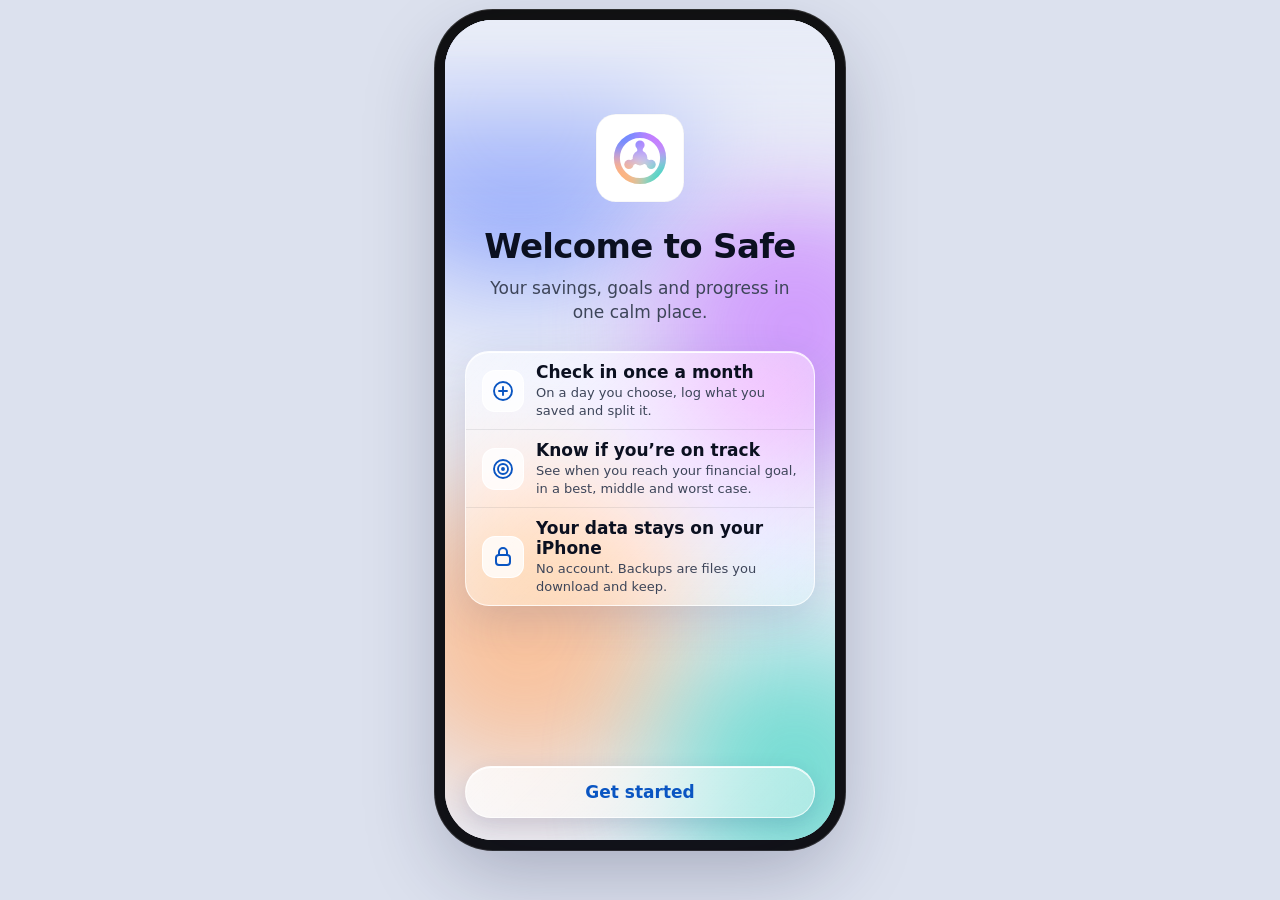
==== index.html @ 4b3eac2a "Restore service worker (was emptied by a script in v1.2.2): offline cache, updates bypass the 10-min" ====
<!doctype html>
<html lang="en">
<head>
<meta charset="utf-8">
<meta name="viewport" content="width=device-width, initial-scale=1, viewport-fit=cover">
<title>Safe</title>
<meta name="description" content="Safe: a private savings and investing tracker. Your data stays on your device.">
<meta name="theme-color" content="#E8ECF7" media="(prefers-color-scheme: light)">
<meta name="theme-color" content="#05060F" media="(prefers-color-scheme: dark)">
<meta name="apple-mobile-web-app-capable" content="yes">
<meta name="mobile-web-app-capable" content="yes">
<meta name="apple-mobile-web-app-title" content="Safe">
<meta name="apple-mobile-web-app-status-bar-style" content="default">
<meta name="format-detection" content="telephone=no">
<link rel="manifest" href="manifest.webmanifest">
<link rel="icon" href="icons/icon-192-v2.png" type="image/png">
<link rel="apple-touch-icon" href="icons/apple-touch-icon-v2.png">
<link rel="stylesheet" href="app.css">
</head>
<body>
<div class="frame" id="frame">
  <div class="wall" aria-hidden="true">
    <div class="orb" style="left:-90px;top:-70px;width:330px;height:330px;background:var(--o1)"></div>
    <div class="orb" style="left:210px;top:170px;width:280px;height:280px;background:var(--o2)"></div>
    <div class="orb" style="left:-70px;top:460px;width:300px;height:300px;background:var(--o3)"></div>
    <div class="orb" style="left:220px;top:620px;width:260px;height:260px;background:var(--o4)"></div>
    <div class="topfade"></div>
  </div>
  <main class="screen" id="screen"></main>
  <div class="topedge" aria-hidden="true"></div>
  <nav class="tabs glass" id="tabs" aria-label="Main"></nav>
  <div id="demotag" class="demotag" hidden></div>
  <div id="layer"></div>
</div>
<noscript><p style="padding:24px">Safe needs JavaScript to run.</p></noscript>
<script src="store.js"></script>
<script src="app.js"></script>
<script>
if("serviceWorker" in navigator){window.addEventListener("load",()=>{navigator.serviceWorker.register("sw.js",{updateViaCache:"none"}).catch(()=>{});});}
</script>
</body>
</html>
---- app.css ----
/* Layout: one iPhone-sized app frame (full screen on phones), glass cards over a blurred colour wallpaper, floating glass tab bar, sheets and overlays inside the frame. */
:root{
  --page:#DCE1EE; --bg:#E8ECF7; --ink:#0B1020; --muted:#3D4559; --soft:#5A6070;
  --line:rgba(11,16,32,.08); --track:rgba(11,16,32,.1);
  --g1:rgba(255,255,255,.62); --g2:rgba(255,255,255,.26); --gb:rgba(255,255,255,.72); --ghi:rgba(255,255,255,.95); --gsh:rgba(40,50,120,.16);
  --btn1:rgba(255,255,255,.78); --btn2:rgba(255,255,255,.36);
  --accent:#0A55C2; --bar:#0B1020;
  --o1:#6E8BFF; --o2:#C77DFF; --o3:#FFB27A; --o4:#46D6C4; --oop:.72;
  --sheet:rgba(244,246,252,.94); --field:rgba(255,255,255,.78); --fieldb:rgba(255,255,255,.95);
  --good:#11603A; --goodbg:rgba(36,170,100,.16); --goodline:#1E9E55;
  --warn:#8A4B00; --warnbg:rgba(224,134,0,.16);
  --bad:#B4232F; --badbg:rgba(217,45,58,.1); --badbar:#D92D3A;
  --cash:#2F7DF6; --stocks:#8E4FD8; --prop:#E08600; --hol:#14A3A0;
  --tabon:rgba(255,255,255,.82); --scrim:rgba(20,24,48,.3); --switch:#34C759;
  --font:-apple-system,"SF Pro Text","SF Pro Display",system-ui,"Segoe UI",Roboto,"Helvetica Neue",Arial,sans-serif;
}
@media (prefers-color-scheme: dark){:root:not([data-theme="light"]){
  --page:#0A0B14; --bg:#05060F; --ink:#FFFFFF; --muted:rgba(235,235,245,.74); --soft:rgba(235,235,245,.6);
  --line:rgba(255,255,255,.1); --track:rgba(255,255,255,.14);
  --g1:rgba(255,255,255,.16); --g2:rgba(255,255,255,.05); --gb:rgba(255,255,255,.2); --ghi:rgba(255,255,255,.3); --gsh:rgba(0,0,0,.45);
  --btn1:rgba(255,255,255,.2); --btn2:rgba(255,255,255,.07);
  --accent:#8EC0FF; --bar:#FFFFFF;
  --o1:#2A4BFF; --o2:#8A2BE2; --o3:#FF6A3D; --o4:#00C2A8; --oop:.6;
  --sheet:rgba(26,28,42,.94); --field:rgba(255,255,255,.08); --fieldb:rgba(255,255,255,.14);
  --good:#6BEA9C; --goodbg:rgba(52,199,89,.18); --goodline:#3DD16B;
  --warn:#FFC266; --warnbg:rgba(255,168,38,.18);
  --bad:#FF8A93; --badbg:rgba(255,80,90,.16); --badbar:#FF5A64;
  --cash:#6AA2FF; --stocks:#C08BFF; --prop:#FFB23F; --hol:#33D3C9;
  --tabon:rgba(255,255,255,.2); --scrim:rgba(0,0,0,.5); color-scheme:dark;
}}
:root[data-theme="dark"]{
  --page:#0A0B14; --bg:#05060F; --ink:#FFFFFF; --muted:rgba(235,235,245,.74); --soft:rgba(235,235,245,.6);
  --line:rgba(255,255,255,.1); --track:rgba(255,255,255,.14);
  --g1:rgba(255,255,255,.16); --g2:rgba(255,255,255,.05); --gb:rgba(255,255,255,.2); --ghi:rgba(255,255,255,.3); --gsh:rgba(0,0,0,.45);
  --btn1:rgba(255,255,255,.2); --btn2:rgba(255,255,255,.07);
  --accent:#8EC0FF; --bar:#FFFFFF;
  --o1:#2A4BFF; --o2:#8A2BE2; --o3:#FF6A3D; --o4:#00C2A8; --oop:.6;
  --sheet:rgba(26,28,42,.94); --field:rgba(255,255,255,.08); --fieldb:rgba(255,255,255,.14);
  --good:#6BEA9C; --goodbg:rgba(52,199,89,.18); --goodline:#3DD16B;
  --warn:#FFC266; --warnbg:rgba(255,168,38,.18);
  --bad:#FF8A93; --badbg:rgba(255,80,90,.16); --badbar:#FF5A64;
  --cash:#6AA2FF; --stocks:#C08BFF; --prop:#FFB23F; --hol:#33D3C9;
  --tabon:rgba(255,255,255,.2); --scrim:rgba(0,0,0,.5); color-scheme:dark;
}
html,body{height:100%;margin:0}
body{background:var(--page);color:var(--ink);font-family:var(--font);-webkit-font-smoothing:antialiased;padding-inline:16px;padding-block:20px;box-sizing:border-box;display:flex;flex-direction:column;align-items:center;gap:12px}
.caption{font-size:13px;color:var(--muted);text-align:center}
.frame{position:relative;width:390px;max-width:100%;height:844px;max-height:calc(100% - 40px);min-height:600px;border-radius:48px;overflow:hidden;background:var(--bg);box-shadow:0 30px 80px rgba(20,24,60,.28),0 0 0 10px #111,0 0 0 11px #333;flex:none}
@media (max-width:500px){
  body{padding-inline:0;padding-block:0}
  .caption{display:none}
  .frame{width:100%;height:100%;max-height:none;min-height:0;border-radius:0;box-shadow:none}
}
button,input{font:inherit;color:inherit}
button{cursor:pointer}
:focus-visible{outline:2px solid var(--accent);outline-offset:2px}
.wall{position:absolute;inset:0;pointer-events:none}
.orb{position:absolute;border-radius:50%;filter:blur(60px);opacity:var(--oop)}
.screen{position:absolute;inset:0;overflow-y:auto;-webkit-overflow-scrolling:touch;padding:calc(env(safe-area-inset-top,0px) + 56px) 20px calc(env(safe-area-inset-bottom,0px) + 120px);box-sizing:border-box;display:flex;flex-direction:column;gap:12px}
.screen>*,.sheet .inner>*{flex-shrink:0}
.screen,.sheet .inner{overscroll-behavior-y:contain}
.glass{background:linear-gradient(135deg,var(--g1),var(--g2));-webkit-backdrop-filter:blur(28px) saturate(180%);backdrop-filter:blur(28px) saturate(180%);border:1px solid var(--gb);box-shadow:inset 0 1px 0 var(--ghi),0 14px 44px var(--gsh)}
.card{border-radius:26px;padding:18px 20px;display:flex;flex-direction:column;gap:12px}
.list{border-radius:24px;display:flex;flex-direction:column;overflow:hidden}
.row{display:flex;align-items:center;gap:12px;min-height:50px;padding:0 16px;border-bottom:1px solid var(--line);font-size:17px}
.row:last-child{border-bottom:0}
.eyebrow{font-size:13px;color:var(--muted);font-weight:600;letter-spacing:.04em;text-transform:uppercase}
.section{font-size:13px;color:var(--muted);font-weight:600;letter-spacing:.04em;text-transform:uppercase;padding-left:16px;margin-top:4px}
.note{font-size:13px;color:var(--muted);padding:0 16px;line-height:1.4}
h1{margin:0;font-size:34px;font-weight:700;letter-spacing:-.02em;line-height:1.1;text-wrap:balance}
.big{font-size:42px;font-weight:700;letter-spacing:-.035em;line-height:1;font-variant-numeric:tabular-nums}
.num{font-variant-numeric:tabular-nums;font-weight:600}
.muted{color:var(--muted)}
.head{display:flex;justify-content:space-between;align-items:flex-end;gap:12px}
.dot{width:10px;height:10px;border-radius:5px;flex:none}
.pill{align-self:flex-start;font-size:12px;font-weight:600;border-radius:999px;padding:3px 9px;border:1px solid transparent;white-space:nowrap}
.pill.good{color:var(--good);background:var(--goodbg);border-color:var(--goodbg)}
.pill.warn{color:var(--warn);background:var(--warnbg);border-color:var(--warnbg)}
.track{height:8px;border-radius:4px;background:var(--track);overflow:hidden;flex:1}
.track>span{display:block;height:100%;border-radius:4px;background:var(--bar)}
.btn{display:flex;align-items:center;justify-content:center;gap:8px;min-height:52px;border-radius:26px;border:1px solid var(--gb);background:linear-gradient(135deg,var(--btn1),var(--btn2));box-shadow:inset 0 1px 0 var(--ghi),0 8px 22px var(--gsh);color:var(--accent);font-size:17px;font-weight:600;padding:0 18px;-webkit-backdrop-filter:blur(20px);backdrop-filter:blur(20px)}
.btn.small{min-height:40px;border-radius:20px;font-size:15px;padding:0 14px}
.btn.round{width:44px;min-height:44px;height:44px;padding:0;border-radius:22px;font-size:20px}
.btn.plain{color:var(--ink)}
.btn:disabled{color:var(--soft);opacity:.6;cursor:not-allowed}
.link{border:0;background:transparent;color:var(--accent);font-weight:600;font-size:15px;min-height:40px;padding:0 4px}
.split{display:flex;height:12px;border-radius:6px;overflow:hidden;gap:3px;background:var(--track)}
.split>span{display:block;height:100%}
.tabs{position:absolute;left:14px;right:14px;bottom:calc(env(safe-area-inset-bottom,0px)*.55 + 6px);height:62px;border-radius:31px;display:flex;justify-content:space-between;align-items:center;padding:0 5px;z-index:5;touch-action:none;-webkit-user-select:none;user-select:none}
.tab{position:relative;z-index:1;flex:1;border:0;background:transparent;display:flex;flex-direction:column;align-items:center;justify-content:center;gap:2px;min-height:52px;border-radius:26px;font-size:10px;font-weight:600;color:var(--muted);transition:color .2s}
.tab[aria-current="page"],.tab.hover{color:var(--accent)}
.lens{position:absolute;left:0;top:5px;height:52px;width:60px;border-radius:26px;background:var(--tabon);box-shadow:inset 0 1px 0 var(--ghi),0 4px 14px var(--gsh);z-index:0;pointer-events:none;transform-origin:center;transition:transform .55s cubic-bezier(.25,1.45,.45,1),width .3s ease,scale .35s cubic-bezier(.25,1.45,.45,1),background .2s,box-shadow .2s}
.tabs.press .lens{scale:1.14 1.18;background:rgba(255,255,255,.28);box-shadow:inset 0 0 0 1px rgba(255,255,255,.75),inset 0 2px 10px rgba(255,255,255,.55),inset 0 -6px 14px rgba(120,140,255,.18),0 10px 28px var(--gsh);-webkit-backdrop-filter:blur(1.5px) saturate(190%) brightness(1.12);backdrop-filter:blur(1.5px) saturate(190%) brightness(1.12)}
.tabs.drag .lens{transition:width .2s ease,scale .12s ease,background .2s,box-shadow .2s}
.tab svg,.tab>span{transition:transform .18s ease}
.tab svg{width:24px;height:24px}
input.val{border:0;background:transparent;text-align:right;width:120px;font-size:17px;font-weight:600;font-variant-numeric:tabular-nums;padding:0}
input.val:focus{outline:none}
label.row:focus-within{background:var(--field)}
/* chart */
.chart{position:relative;display:flex;align-items:flex-end;gap:10px;height:140px;border-bottom:1px solid var(--line)}
.chart .goal{position:absolute;left:0;right:0;border-top:1.5px dashed var(--soft)}
.bar{flex:1;display:flex;flex-direction:column;justify-content:flex-end;height:100%;min-width:0}
.bar>span{display:flex;justify-content:center;padding-top:6px;box-sizing:border-box;border-radius:8px 8px 2px 2px;border:1px solid var(--gb);background:linear-gradient(180deg,var(--g1),rgba(10,85,194,.22));font-size:11px;font-weight:600;color:var(--muted);font-variant-numeric:tabular-nums;min-height:22px}
.bar.sel>span{background:linear-gradient(180deg,#5C9BFF,#0A55C2);color:#fff;font-weight:700;border-color:rgba(255,255,255,.5);box-shadow:0 6px 18px rgba(10,85,194,.4)}
.bar.live>span{background:transparent;border:1.5px solid var(--accent)}
.xl{display:flex;gap:10px;font-size:11px;color:var(--muted);text-align:center}
.xl>span{flex:1;min-width:0}
/* overlays */
.scrim{position:absolute;inset:0;background:var(--scrim);z-index:10}
.sheet{position:absolute;left:0;right:0;bottom:0;top:calc(env(safe-area-inset-top,0px) + 40px);border-radius:34px 34px 0 0;background:var(--sheet);-webkit-backdrop-filter:blur(40px) saturate(190%);backdrop-filter:blur(40px) saturate(190%);border-top:1px solid var(--gb);box-shadow:0 -10px 40px var(--gsh);z-index:11;display:flex;flex-direction:column;animation:up .28s ease-out}
.sheet .inner{overflow-y:auto;padding:8px 16px calc(env(safe-area-inset-bottom,0px) + 24px);display:flex;flex-direction:column;gap:10px}
.grab{align-self:center;width:40px;height:5px;border-radius:3px;background:var(--track);flex:none;margin-top:8px}
.field{border-radius:22px;background:var(--field);border:1px solid var(--fieldb);display:flex;flex-direction:column;overflow:hidden}
.field .row{min-height:46px}
.modal{position:absolute;left:20px;right:20px;top:50%;transform:translateY(-50%);z-index:11;border-radius:32px;padding:26px 22px 18px;display:flex;flex-direction:column;align-items:center;gap:10px;text-align:center;animation:pop .22s ease-out}
.menu{--g1:var(--sheet);--g2:var(--sheet);position:absolute;right:20px;top:calc(env(safe-area-inset-top,0px) + 104px);width:210px;padding:6px;border-radius:22px;z-index:12;display:flex;flex-direction:column}
.menu button{border:0;background:transparent;display:flex;justify-content:space-between;align-items:center;min-height:46px;padding:0 12px;border-radius:16px;font-size:17px;color:var(--ink)}
.menu button[aria-checked="true"]{background:rgba(10,85,194,.12);color:var(--accent);font-weight:600}
.toast{position:absolute;left:16px;right:16px;top:calc(env(safe-area-inset-top,0px) + 10px);z-index:20;border-radius:22px;padding:12px 12px 12px 16px;display:flex;align-items:center;gap:10px;font-size:15px;animation:pop .2s ease-out}
.toast span{flex:1}
.switch{position:relative;flex:none;width:64px;height:28px;border-radius:14px;border:0;background:var(--track);padding:0;transition:background .2s}
.switch::after{content:"";position:absolute;left:2px;top:2px;width:38px;height:24px;border-radius:12px;background:#fff;box-shadow:0 1px 3px rgba(0,0,0,.12),0 3px 8px rgba(0,0,0,.08);transition:left .2s}
.switch[aria-checked="true"]{background:var(--switch)}
.switch[aria-checked="true"]::after{left:24px}
.seg{display:flex;padding:3px;border-radius:18px;background:var(--track)}
.seg button{border:0;border-radius:15px;min-height:32px;padding:0 10px;background:transparent;font-size:13px;font-weight:600;color:var(--muted)}
.seg button[aria-pressed="true"]{background:var(--tabon);color:var(--accent);box-shadow:0 2px 8px var(--gsh)}
.full{position:absolute;inset:0;z-index:15;background:var(--bg);display:flex;flex-direction:column}
.full .fscroll{position:relative;inset:auto;flex:1;min-height:0;padding-bottom:16px}
.foot{position:relative;flex:none;display:flex;flex-direction:column;gap:6px;padding:10px 20px calc(env(safe-area-inset-bottom,0px) + 22px);background:transparent}
.lock{position:absolute;inset:0;z-index:30;background:#1A2340;color:#fff;display:flex;flex-direction:column;align-items:center}
.lock .orb{opacity:.6;filter:blur(80px)}
.notif{position:absolute;left:12px;right:12px;top:52%;display:flex;gap:12px;align-items:flex-start;padding:14px;border-radius:24px;color:#fff;text-align:left;border:1px solid rgba(255,255,255,.3);background:linear-gradient(135deg,rgba(255,255,255,.32),rgba(255,255,255,.14));-webkit-backdrop-filter:blur(30px);backdrop-filter:blur(30px);box-shadow:inset 0 1px 0 rgba(255,255,255,.4),0 12px 32px rgba(0,0,0,.3);animation:drop .5s ease-out}
.appicon{display:block;width:40px;height:40px;flex:none;overflow:visible}
html{-webkit-tap-highlight-color:transparent}
[data-act]{cursor:pointer;touch-action:manipulation;transition:transform .14s ease,opacity .14s ease,background-color .14s ease}
[data-act]:active:not(:has([data-act]:active)){transform:scale(.97);opacity:.85}
section[data-act]:active:not(:has([data-act]:active)){transform:scale(.985)}
.tab:active{transform:none}
.row[data-act]:active,.list>button[data-act]:active,.catrow[data-act]:active,.grow[data-act]:active{transform:none;opacity:1;background:var(--field)}
.scrim:active,.switch:active{transform:none!important;opacity:1!important}
.switch:active::after{width:44px}
.switch[aria-checked="true"]:active::after{left:18px}
.catrow{display:flex;align-items:center;gap:12px;margin:-6px -10px;padding:6px 10px;border-radius:14px}
.grow{display:flex;flex-direction:column;gap:8px;padding:14px 16px;border-bottom:1px solid var(--line)}
.dotbtn{border:0;background:transparent;padding:8px 2px;display:flex;align-items:center}
.sheet.info{top:auto;max-height:calc(100% - 60px)}
.full ~ .scrim{z-index:16}.full ~ .sheet{z-index:17}
.kv{display:flex;justify-content:space-between;align-items:baseline;gap:12px;font-size:15px;padding:10px 16px;border-bottom:1px solid var(--line)}
.kv:last-child{border-bottom:0}
.kv b{font-variant-numeric:tabular-nums;white-space:nowrap;text-align:right}
.mini{display:flex;align-items:flex-end;gap:8px;height:90px}
.mini>div{flex:1;display:flex;flex-direction:column;align-items:center;justify-content:flex-end;gap:4px;height:100%;min-width:0}
.mini i{display:block;width:100%;border-radius:6px 6px 2px 2px;background:var(--track)}
.mini span{font-size:11px;color:var(--muted)}
.explain{margin:0;font-size:15px;line-height:1.45;color:var(--muted)}
.demotag{position:absolute;top:calc(env(safe-area-inset-top,0px) + 14px);left:0;right:0;z-index:6;display:flex;justify-content:center;align-items:center;gap:8px;pointer-events:none}.demotag[hidden]{display:none}
.demotag-pill{font-size:12px;font-weight:700;letter-spacing:.08em;text-transform:uppercase;padding:5px 12px;border-radius:999px;color:var(--warn)}
.demo-setup{pointer-events:auto;display:flex;align-items:center;gap:4px;font-size:13px;font-weight:700;color:var(--accent);padding:5px 10px 5px 14px;border-radius:999px;min-height:28px}
.demo-setup span{font-size:17px;line-height:1}
.btn.danger{color:var(--bad)}.btn.danger:disabled{color:var(--soft)}
.ascrim{position:absolute;inset:0;z-index:18;background:rgba(0,0,0,.25)}
.iosalert{position:absolute;left:50%;top:50%;transform:translate(-50%,-50%);width:270px;z-index:19;border-radius:14px;overflow:hidden;text-align:center;background:var(--sheet);-webkit-backdrop-filter:blur(30px);backdrop-filter:blur(30px);box-shadow:0 20px 60px rgba(0,0,0,.3);color:var(--ink)}
.iosalert button{flex:1;border:0;background:transparent;min-height:46px;font-size:17px;color:#0A7AFF}
:root[data-theme="dark"] .iosalert button{color:#4EA1FF}
@keyframes up{from{transform:translateY(40px);opacity:.4}to{transform:none;opacity:1}}
@keyframes pop{from{transform:translateY(-50%) scale(.96);opacity:0}}
@keyframes drop{from{transform:translateY(-30px);opacity:0}}
.toast{animation-name:fade}
@keyframes fade{from{opacity:0;transform:translateY(-14px) scale(.98)}}
@media (prefers-reduced-motion:reduce){*{animation:none!important;transition:none!important}}
.sel{flex:1;appearance:none;-webkit-appearance:none;border:1px solid var(--fieldb);background:var(--field);border-radius:12px;padding:7px 12px;font:inherit;font-size:16px;font-weight:600;color:var(--accent);min-height:36px}
.sel:focus-visible{outline:2px solid var(--accent);outline-offset:2px}
/* Phone and Home Screen app: the frame is the whole screen, the page itself never scrolls (only the screens inside do). */
@media (max-width:500px),(display-mode: standalone){
  html,body{background:var(--bg)}
  body{padding:0}
  .frame{position:fixed;inset:0;width:auto;height:auto;max-width:none;max-height:none;min-height:0;border-radius:0;box-shadow:none}
  /* on the phone iOS already reserves the status bar, so content starts right below it */
  .screen{padding-top:calc(env(safe-area-inset-top,0px) + 16px)}
  .frame.demo .screen{padding-top:calc(env(safe-area-inset-top,0px) + 50px)}
  .menu{top:calc(env(safe-area-inset-top,0px) + 64px)}
  .demotag{top:calc(env(safe-area-inset-top,0px) + 12px)}
}
.topfade{position:absolute;left:0;right:0;top:0;height:230px;background:var(--bg);-webkit-mask-image:linear-gradient(180deg,#000 0%,rgba(0,0,0,.92) 14%,rgba(0,0,0,.72) 32%,rgba(0,0,0,.45) 52%,rgba(0,0,0,.2) 74%,rgba(0,0,0,.06) 90%,transparent 100%);mask-image:linear-gradient(180deg,#000 0%,rgba(0,0,0,.92) 14%,rgba(0,0,0,.72) 32%,rgba(0,0,0,.45) 52%,rgba(0,0,0,.2) 74%,rgba(0,0,0,.06) 90%,transparent 100%);pointer-events:none}
.feat-ic svg{width:24px;height:24px;display:block}
.tab svg,.tab>svg{flex:none}
.xbtn{width:32px;height:32px;min-height:32px;border-radius:16px;display:flex;align-items:center;justify-content:center;padding:0;color:var(--muted);flex:none;cursor:pointer}
.shead{min-height:36px}
.backbtn{position:absolute;z-index:3;left:8px;top:calc(env(safe-area-inset-top,0px) + 52px);display:flex;align-items:center;gap:6px;border:0;background:transparent;color:var(--accent);font-size:17px;font-weight:500;min-height:44px;padding:0 10px}
.full.hasback .fscroll{padding-top:calc(env(safe-area-inset-top,0px) + 104px)}
.askbox{position:absolute;left:16px;right:16px;bottom:calc(env(safe-area-inset-bottom,0px) + 20px);z-index:31;border-radius:26px;padding:10px;display:flex;flex-direction:column;gap:8px;background:var(--sheet);-webkit-backdrop-filter:blur(30px);backdrop-filter:blur(30px);box-shadow:0 20px 60px rgba(0,0,0,.3);animation:fade .2s ease-out}
.ascrim{z-index:30!important}
@media (max-width:500px),(display-mode: standalone){
  .backbtn{top:calc(env(safe-area-inset-top,0px) + 4px)}
  .full.hasback .fscroll{padding-top:calc(env(safe-area-inset-top,0px) + 54px)}
}
.radio{width:22px;height:22px;border-radius:11px;border:2px solid var(--soft);flex:none;box-sizing:border-box;margin-left:8px}
.radio.on{border:7px solid var(--accent)}

/* intro tour + guide previews */
.pv{display:flex;flex-direction:column;gap:8px;padding:16px;border-radius:24px;pointer-events:none}
.pv-h{display:flex;justify-content:space-between;align-items:center;font-size:15px;font-weight:600}
.pv-kv{display:flex;justify-content:space-between;font-size:14px}
.pv-bar{display:flex;height:10px;border-radius:5px;overflow:hidden;gap:2px}
.pv-leg{display:flex;flex-wrap:wrap;gap:4px 12px;font-size:11px;color:var(--muted)}
.pv-leg i{display:inline-block;width:8px;height:8px;border-radius:3px;margin-right:4px}
.pv-row{display:flex;align-items:center;gap:10px;padding-top:8px;border-top:1px solid var(--line)}
.pv-track{display:block;height:5px;border-radius:3px;background:var(--track);overflow:hidden;margin-top:4px}
.pv-track i{display:block;height:100%;border-radius:3px}
.dayselect{appearance:none;-webkit-appearance:none;border:0;background:var(--field);border:1px solid var(--fieldb);color:var(--accent);font:inherit;font-weight:600;font-size:17px;padding:6px 30px 6px 12px;border-radius:12px;background-image:linear-gradient(45deg,transparent 50%,currentColor 50%),linear-gradient(135deg,currentColor 50%,transparent 50%);background-position:calc(100% - 16px) 55%,calc(100% - 11px) 55%;background-size:5px 5px;background-repeat:no-repeat}
.seg{display:inline-flex;padding:3px;border-radius:12px;background:var(--track);gap:2px}
.seg button{border:0;background:transparent;color:var(--ink);font:inherit;font-size:15px;font-weight:600;padding:6px 14px;border-radius:9px;min-height:32px}
.seg button[aria-checked="true"]{background:var(--fieldb);color:var(--accent);box-shadow:0 1px 3px rgba(0,0,0,.12)}

/* ---- tab bar v2: liquid-glass lens ---- */
:root{--lensRest:rgba(255,255,255,.78);--lensPress:rgba(255,255,255,.22);--lensRim:rgba(255,255,255,.95)}
@media (prefers-color-scheme:dark){:root:not([data-theme="light"]){--lensRest:rgba(255,255,255,.17);--lensPress:rgba(255,255,255,.1);--lensRim:rgba(255,255,255,.45)}}
:root[data-theme="dark"]{--lensRest:rgba(255,255,255,.17);--lensPress:rgba(255,255,255,.1);--lensRim:rgba(255,255,255,.45)}
.tabs{display:block;padding:0;transform-origin:50% 50%;-webkit-touch-callout:none}
.tb-row{position:absolute;inset:0;display:flex;align-items:center;padding:0 5px;pointer-events:none}
.tb-tab{flex:1;display:flex;flex-direction:column;align-items:center;justify-content:center;gap:2px;height:52px;font-size:10px;font-weight:600;color:var(--muted)}
.tb-tab svg{width:24px;height:24px;display:block;flex:none}
.tb-mag .tb-tab{color:var(--accent)}
.tb-lens{position:absolute;left:0;top:5px;width:60px;height:52px;border-radius:26px;overflow:hidden;pointer-events:none;background:var(--lensRest);box-shadow:inset 0 1px 0 var(--ghi),0 4px 14px var(--gsh)}
.tb-lens.on{background:linear-gradient(180deg,rgba(255,255,255,.22),var(--lensPress) 45%,rgba(255,255,255,.18));box-shadow:inset 0 0 0 1px var(--lensRim),inset 0 3px 10px rgba(255,255,255,.55),inset 0 -6px 14px rgba(120,140,255,.16),0 12px 30px var(--gsh)}
.tb-mag{position:absolute;display:flex;align-items:center;padding:0 5px;box-sizing:border-box}
.tb-rim{position:absolute;inset:0;border-radius:inherit;padding:1.6px;opacity:0;background:conic-gradient(from var(--ang,0deg),#ff8ad8,#8fd3ff,#fff3a0,#a6ffcb,#c9a4ff,#ff8ad8);-webkit-mask:linear-gradient(#000 0 0) content-box,linear-gradient(#000 0 0);-webkit-mask-composite:xor;mask-composite:exclude;filter:blur(.4px)}
.tb-btns{position:absolute;inset:0;display:flex;padding:0 5px}
.tb-btns .tab{flex:1;min-height:0;height:100%;border:0;background:transparent;padding:0;margin:0;border-radius:0;-webkit-tap-highlight-color:transparent}
.tb-btns .tab:focus-visible{outline:2px solid var(--accent);outline-offset:-6px;border-radius:24px}

/* soft top edge: scrolled content is frosted and fades out under the status bar instead of being cut.
   On the iPhone the page runs under the iOS status strip (safe area), so the fade starts at the safe-area line, not at 0. */
:root{--st:env(safe-area-inset-top,0px)}
.topedge,.full::after{content:"";position:absolute;left:0;right:0;top:0;height:calc(var(--st) + 40px);z-index:4;pointer-events:none}
.topedge::before,.topedge::after{content:"";position:absolute;inset:0;pointer-events:none}
.topedge::before{-webkit-backdrop-filter:blur(10px);backdrop-filter:blur(10px);
  -webkit-mask-image:linear-gradient(180deg,#000 0,#000 calc(var(--st) + 14px),transparent 100%);mask-image:linear-gradient(180deg,#000 0,#000 calc(var(--st) + 14px),transparent 100%)}
.topedge::after,.full::after{background:var(--bg);
  -webkit-mask-image:linear-gradient(180deg,#000 0,#000 var(--st),rgba(0,0,0,.8) calc(var(--st) + 10px),rgba(0,0,0,.35) calc(var(--st) + 24px),transparent 100%);
  mask-image:linear-gradient(180deg,#000 0,#000 var(--st),rgba(0,0,0,.8) calc(var(--st) + 10px),rgba(0,0,0,.35) calc(var(--st) + 24px),transparent 100%)}
.full::after{z-index:2}
.full.hasback::after{height:calc(var(--st) + 70px);
  -webkit-mask-image:linear-gradient(180deg,#000 0,#000 calc(var(--st) + 34px),rgba(0,0,0,.6) calc(var(--st) + 50px),transparent 100%);
  mask-image:linear-gradient(180deg,#000 0,#000 calc(var(--st) + 34px),rgba(0,0,0,.6) calc(var(--st) + 50px),transparent 100%)}
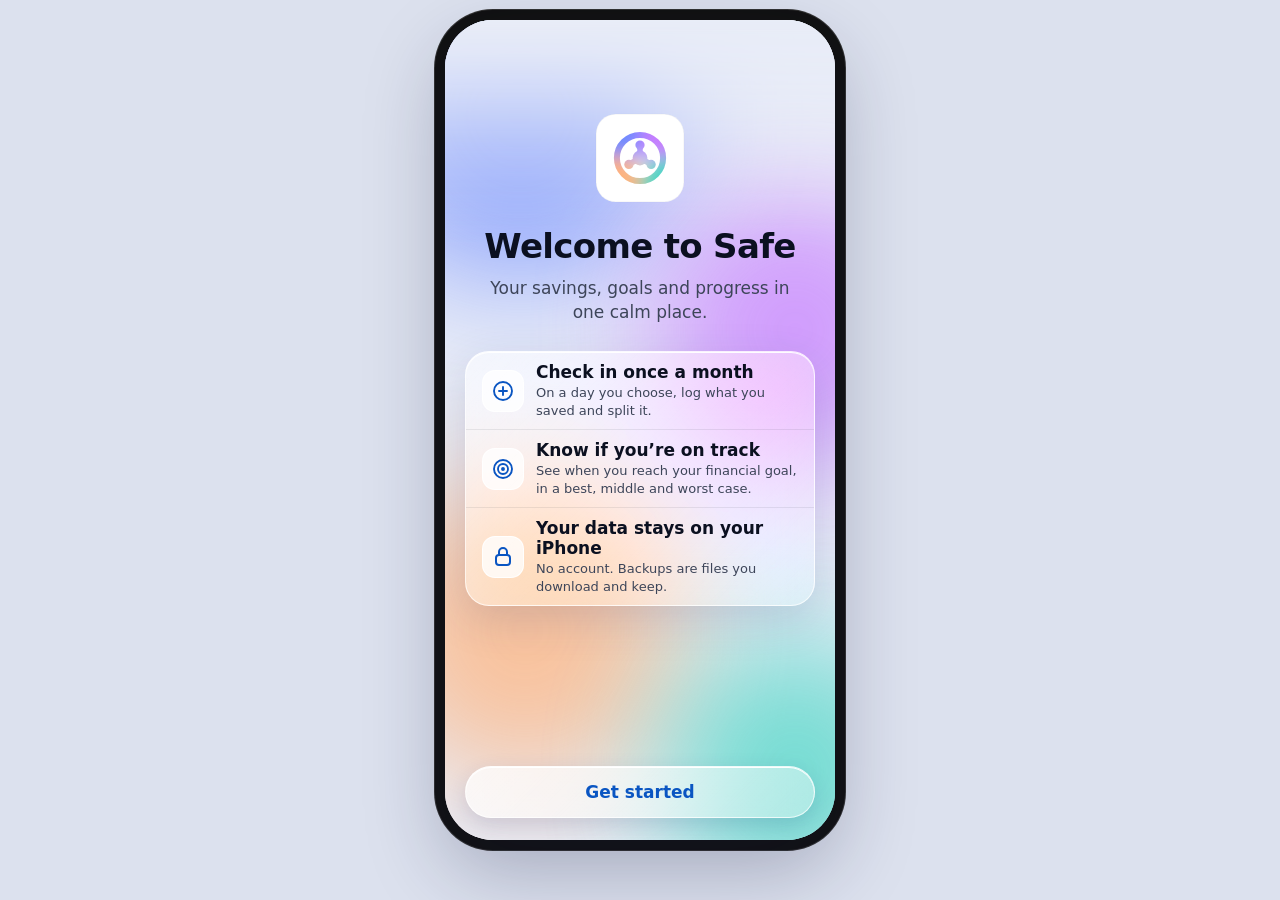
==== commit 1224ec99: "Status strip follows dark mode: no fixed theme colour in manifest, theme-color synced to light/dark " ====
--- a/index.html
+++ b/index.html
@@ -7,6 +7,10 @@
 <meta name="description" content="Safe: a private savings and investing tracker. Your data stays on your device.">
 <meta name="theme-color" content="#E8ECF7" media="(prefers-color-scheme: light)">
 <meta name="theme-color" content="#05060F" media="(prefers-color-scheme: dark)">
+<script>
+/* keep the iOS status strip in the same colour as the page, also when light/dark mode switches */
+(function(){var mq=matchMedia("(prefers-color-scheme: dark)");function s(){var m=document.getElementById("tc");if(!m){m=document.createElement("meta");m.name="theme-color";m.id="tc";document.head.appendChild(m);}m.content=mq.matches?"#05060F":"#E8ECF7";}s();mq.addEventListener?mq.addEventListener("change",s):mq.addListener(s);})();
+</script>
 <meta name="apple-mobile-web-app-capable" content="yes">
 <meta name="mobile-web-app-capable" content="yes">
 <meta name="apple-mobile-web-app-title" content="Safe">
--- a/app.css
+++ b/app.css
@@ -234,14 +234,15 @@
 /* soft top edge: scrolled content is frosted and fades out under the status bar instead of being cut.
    On the iPhone the page runs under the iOS status strip (safe area), so the fade starts at the safe-area line, not at 0. */
 :root{--st:env(safe-area-inset-top,0px)}
-.topedge,.full::after{content:"";position:absolute;left:0;right:0;top:0;height:calc(var(--st) + 40px);z-index:4;pointer-events:none}
+/* the edge ends before the first content line (screen padding is 16px), so nothing is blurred until you scroll */
+.topedge,.full::after{content:"";position:absolute;left:0;right:0;top:0;height:calc(var(--st) + 14px);z-index:4;pointer-events:none}
 .topedge::before,.topedge::after{content:"";position:absolute;inset:0;pointer-events:none}
-.topedge::before{-webkit-backdrop-filter:blur(10px);backdrop-filter:blur(10px);
-  -webkit-mask-image:linear-gradient(180deg,#000 0,#000 calc(var(--st) + 14px),transparent 100%);mask-image:linear-gradient(180deg,#000 0,#000 calc(var(--st) + 14px),transparent 100%)}
+.topedge::before{-webkit-backdrop-filter:blur(8px);backdrop-filter:blur(8px);
+  -webkit-mask-image:linear-gradient(180deg,#000 0,#000 calc(var(--st) + 4px),transparent 100%);mask-image:linear-gradient(180deg,#000 0,#000 calc(var(--st) + 4px),transparent 100%)}
 .topedge::after,.full::after{background:var(--bg);
-  -webkit-mask-image:linear-gradient(180deg,#000 0,#000 var(--st),rgba(0,0,0,.8) calc(var(--st) + 10px),rgba(0,0,0,.35) calc(var(--st) + 24px),transparent 100%);
-  mask-image:linear-gradient(180deg,#000 0,#000 var(--st),rgba(0,0,0,.8) calc(var(--st) + 10px),rgba(0,0,0,.35) calc(var(--st) + 24px),transparent 100%)}
+  -webkit-mask-image:linear-gradient(180deg,#000 0,#000 var(--st),rgba(0,0,0,.7) calc(var(--st) + 5px),transparent 100%);
+  mask-image:linear-gradient(180deg,#000 0,#000 var(--st),rgba(0,0,0,.7) calc(var(--st) + 5px),transparent 100%)}
 .full::after{z-index:2}
-.full.hasback::after{height:calc(var(--st) + 70px);
-  -webkit-mask-image:linear-gradient(180deg,#000 0,#000 calc(var(--st) + 34px),rgba(0,0,0,.6) calc(var(--st) + 50px),transparent 100%);
-  mask-image:linear-gradient(180deg,#000 0,#000 calc(var(--st) + 34px),rgba(0,0,0,.6) calc(var(--st) + 50px),transparent 100%)}
+.full.hasback::after{height:calc(var(--st) + 50px);
+  -webkit-mask-image:linear-gradient(180deg,#000 0,#000 calc(var(--st) + 36px),transparent 100%);
+  mask-image:linear-gradient(180deg,#000 0,#000 calc(var(--st) + 36px),transparent 100%)}
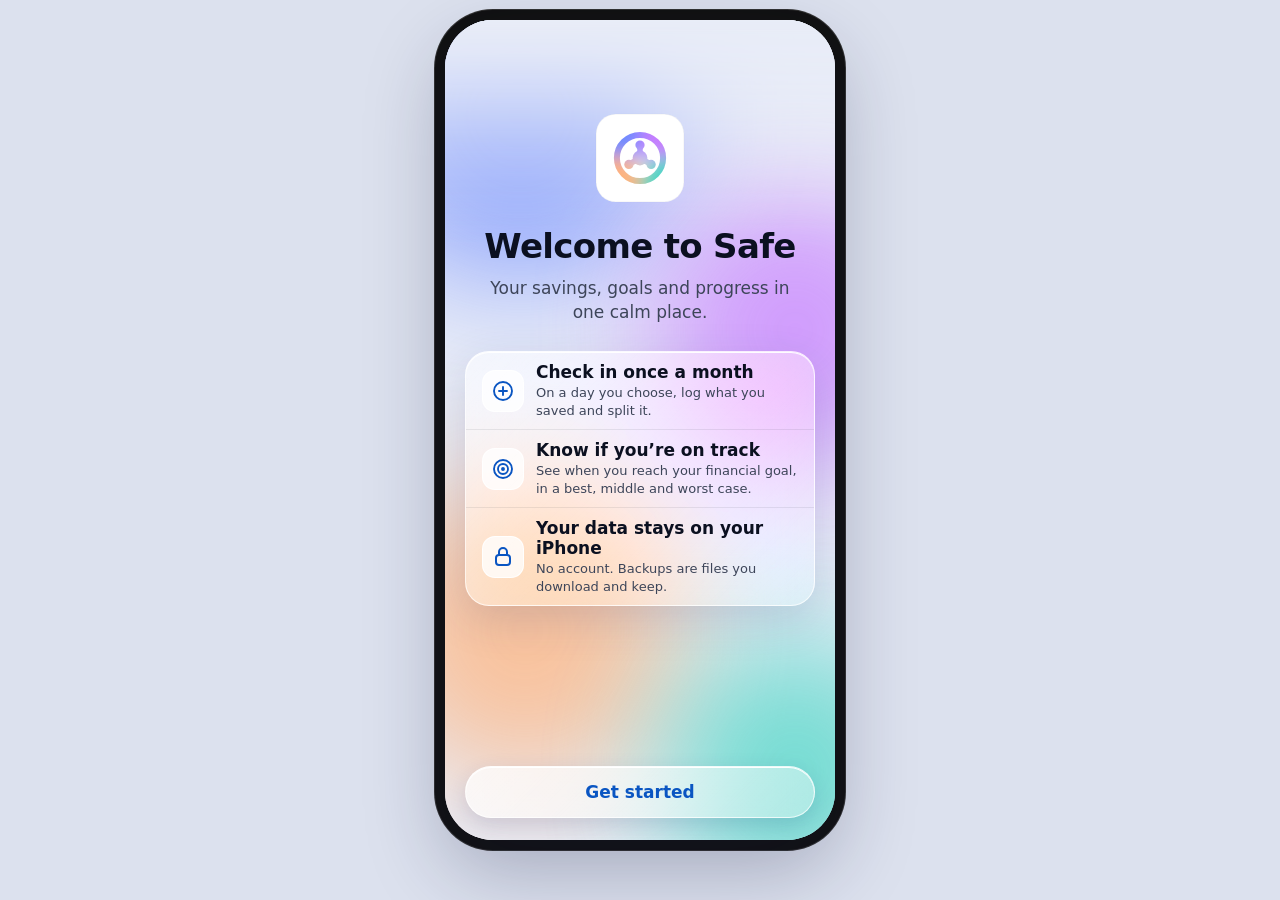
==== commit 00641f6a: "iOS-style compact title bar with page name when scrolling, tap to scroll up (v1.6.0) Co-Authored-By:" ====
--- a/index.html
+++ b/index.html
@@ -32,6 +32,7 @@
   </div>
   <main class="screen" id="screen"></main>
   <div class="topedge" aria-hidden="true"></div>
+  <div class="navbar" id="navbar"><button type="button" class="nav-t" data-act="totop" tabindex="-1"></button></div>
   <nav class="tabs glass" id="tabs" aria-label="Main"></nav>
   <div id="demotag" class="demotag" hidden></div>
   <div id="layer"></div>
--- a/app.css
+++ b/app.css
@@ -246,3 +246,23 @@
 .full.hasback::after{height:calc(var(--st) + 50px);
   -webkit-mask-image:linear-gradient(180deg,#000 0,#000 calc(var(--st) + 36px),transparent 100%);
   mask-image:linear-gradient(180deg,#000 0,#000 calc(var(--st) + 36px),transparent 100%)}
+
+/* iOS-style compact title bar (appears on scroll) */
+.navbar{position:absolute;left:0;right:0;top:0;height:calc(var(--st) + 56px);z-index:5;pointer-events:none;opacity:0;transition:opacity .22s ease}
+.navbar::before{content:"";position:absolute;inset:0;background:color-mix(in srgb,var(--bg) 80%,transparent);-webkit-backdrop-filter:blur(20px) saturate(160%);backdrop-filter:blur(20px) saturate(160%);
+  -webkit-mask-image:linear-gradient(180deg,#000 0,#000 78%,transparent 100%);mask-image:linear-gradient(180deg,#000 0,#000 78%,transparent 100%)}
+.navbar.on{opacity:1}
+.nav-t{position:absolute;left:70px;right:70px;top:calc(var(--st) + 8px);height:44px;border:0;background:transparent;color:var(--ink);font:inherit;font-size:17px;font-weight:600;white-space:nowrap;overflow:hidden;text-overflow:ellipsis;transform:translateY(6px);transition:transform .22s ease;padding:0}
+.navbar.on .nav-t{transform:none;pointer-events:auto}
+.navon>.topedge{opacity:0}
+.frame.demo>.navbar{height:calc(var(--st) + 100px)}
+.frame.demo>.navbar .nav-t{top:calc(var(--st) + 50px)}
+.full>.navbar{z-index:2;height:calc(var(--st) + 104px)}
+.full>.navbar .nav-t{top:calc(var(--st) + 52px)}
+.full.navon::after{opacity:0}
+@media (max-width:500px),(display-mode: standalone){
+  .navbar{height:calc(var(--st) + 52px)}
+  .nav-t{top:calc(var(--st) + 4px)}
+  .full>.navbar{height:calc(var(--st) + 52px)}
+  .full>.navbar .nav-t{top:calc(var(--st) + 4px)}
+}
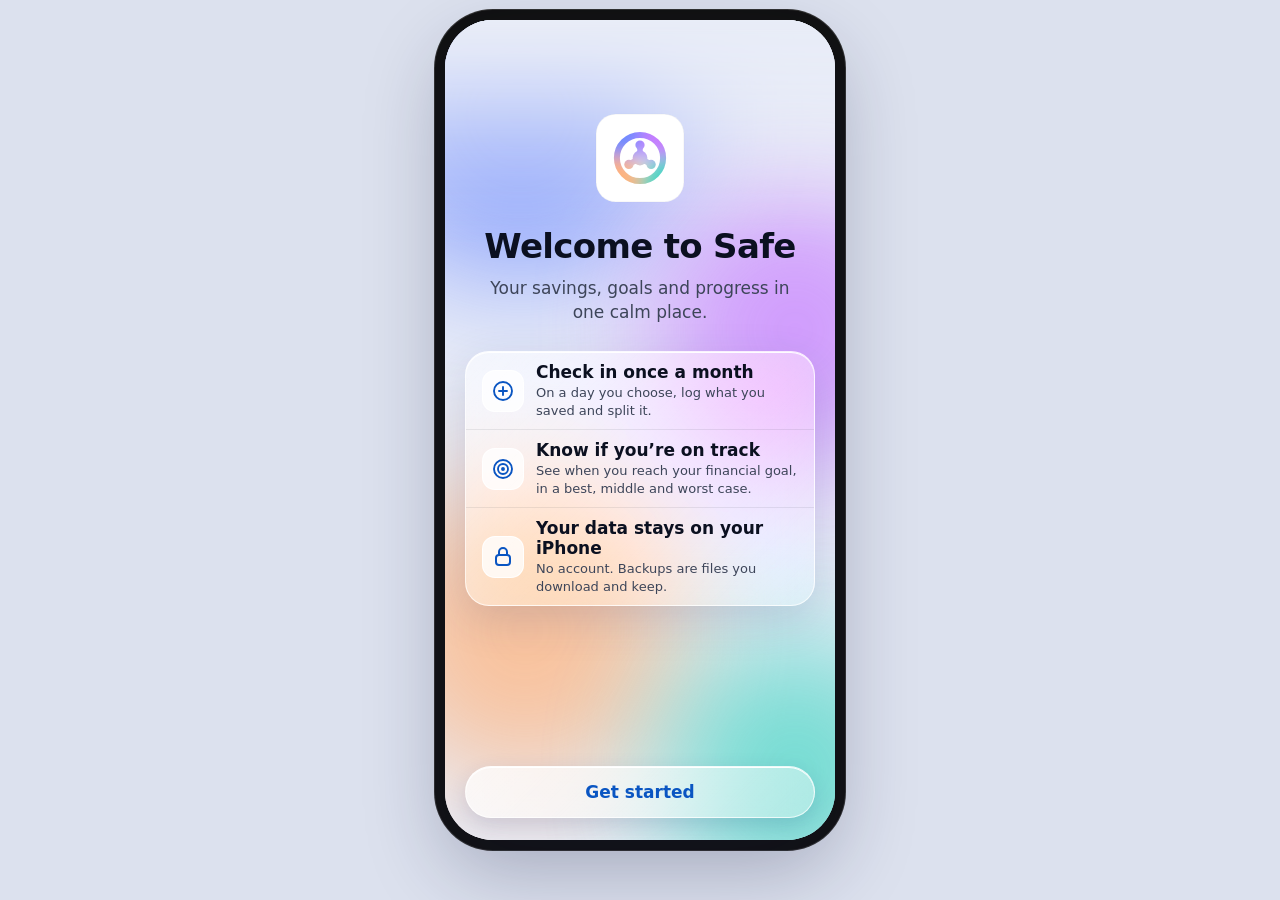
==== commit 84be3959: "v1.9.4: Health style as a switchable preview (?style=health), all content unchanged Co-Authored-By: " ====
--- a/index.html
+++ b/index.html
@@ -9,7 +9,7 @@
 <meta name="theme-color" content="#05060F" media="(prefers-color-scheme: dark)">
 <script>
 /* keep the iOS status strip in the same colour as the page, also when light/dark mode switches */
-(function(){var mq=matchMedia("(prefers-color-scheme: dark)");function s(){var m=document.getElementById("tc");if(!m){m=document.createElement("meta");m.name="theme-color";m.id="tc";document.head.appendChild(m);}m.content=mq.matches?"#05060F":"#E8ECF7";}s();mq.addEventListener?mq.addEventListener("change",s):mq.addListener(s);})();
+(function(){var mq=matchMedia("(prefers-color-scheme: dark)");function s(){var m=document.getElementById("tc");if(!m){m=document.createElement("meta");m.name="theme-color";m.id="tc";document.head.appendChild(m);}var h=document.documentElement.classList.contains("hs");m.content=mq.matches?(h?"#000000":"#05060F"):(h?"#F2F2F7":"#E8ECF7");}window.__tc=s;s();mq.addEventListener?mq.addEventListener("change",s):mq.addListener(s);})();
 </script>
 <meta name="apple-mobile-web-app-capable" content="yes">
 <meta name="mobile-web-app-capable" content="yes">
@@ -20,6 +20,11 @@
 <link rel="icon" href="icons/icon-192-v2.png" type="image/png">
 <link rel="apple-touch-icon" href="icons/apple-touch-icon-v2.png">
 <link rel="stylesheet" href="app.css">
+<link rel="stylesheet" href="hs.css">
+<script>
+/* design preview switch: ?style=health turns the Health style on, ?style=glass turns it off (remembered on this device) */
+(function(){try{var q=new URLSearchParams(location.search).get("style");if(q)localStorage.setItem("safe-style",q);if(localStorage.getItem("safe-style")==="health"){document.documentElement.classList.add("hs");window.__tc&&window.__tc();}}catch(e){}})();
+</script>
 </head>
 <body>
 <div class="frame" id="frame">
--- a/app.css
+++ b/app.css
@@ -84,7 +84,7 @@
 .btn.plain{color:var(--ink)}
 .btn:disabled{color:var(--soft);opacity:.6;cursor:not-allowed}
 .link{border:0;background:transparent;color:var(--accent);font-weight:600;font-size:15px;min-height:40px;padding:0 4px}
-.split{display:flex;height:12px;border-radius:6px;overflow:hidden;gap:3px;background:var(--track)}
+.split{display:flex;height:12px;border-radius:6px;overflow:hidden;gap:0;background:var(--track)}
 .split>span{display:block;height:100%}
 .tabs{position:absolute;left:14px;right:14px;bottom:calc(env(safe-area-inset-bottom,0px)*.55 + 6px);height:62px;border-radius:31px;display:flex;justify-content:space-between;align-items:center;padding:0 5px;z-index:5;touch-action:none;-webkit-user-select:none;user-select:none}
 .tab{position:relative;z-index:1;flex:1;border:0;background:transparent;display:flex;flex-direction:column;align-items:center;justify-content:center;gap:2px;min-height:52px;border-radius:26px;font-size:10px;font-weight:600;color:var(--muted);transition:color .2s}
@@ -249,8 +249,8 @@
 
 /* iOS-style compact title bar (appears on scroll) */
 .navbar{position:absolute;left:0;right:0;top:0;height:calc(var(--st) + 56px);z-index:5;pointer-events:none;opacity:0;transition:opacity .22s ease}
-.navbar::before{content:"";position:absolute;inset:0;background:color-mix(in srgb,var(--bg) 80%,transparent);-webkit-backdrop-filter:blur(20px) saturate(160%);backdrop-filter:blur(20px) saturate(160%);
-  -webkit-mask-image:linear-gradient(180deg,#000 0,#000 78%,transparent 100%);mask-image:linear-gradient(180deg,#000 0,#000 78%,transparent 100%)}
+.navbar::before{content:"";position:absolute;inset:0;background:linear-gradient(180deg,var(--bg) 0,var(--bg) calc(var(--st) + 2px),color-mix(in srgb,var(--bg) 70%,transparent) 55%,color-mix(in srgb,var(--bg) 35%,transparent) 100%);-webkit-backdrop-filter:blur(9px) saturate(150%);backdrop-filter:blur(9px) saturate(150%)}
+.navbar::after{content:"";position:absolute;left:0;right:0;bottom:0;height:1px;background:var(--line);transform:scaleY(.5);transform-origin:bottom}
 .navbar.on{opacity:1}
 .nav-t{position:absolute;left:70px;right:70px;top:calc(var(--st) + 8px);height:44px;border:0;background:transparent;color:var(--ink);font:inherit;font-size:17px;font-weight:600;white-space:nowrap;overflow:hidden;text-overflow:ellipsis;transform:translateY(6px);transition:transform .22s ease;padding:0}
 .navbar.on .nav-t{transform:none;pointer-events:auto}
@@ -266,3 +266,34 @@
   .full>.navbar{height:calc(var(--st) + 52px)}
   .full>.navbar .nav-t{top:calc(var(--st) + 4px)}
 }
+
+/* sheet header (title + close button) stays visible while the sheet scrolls */
+.sheet .inner>.shead{position:sticky;top:-8px;z-index:4;margin:-8px -16px 0;padding:10px 16px 10px;background:color-mix(in srgb,var(--sheet) 100%,transparent);-webkit-backdrop-filter:blur(24px) saturate(160%);backdrop-filter:blur(24px) saturate(160%)}
+.sheet .inner>.shead::after{content:"";position:absolute;left:0;right:0;top:100%;height:14px;pointer-events:none;background:linear-gradient(180deg,var(--sheet),color-mix(in srgb,var(--sheet) 0%,transparent))}
+
+/* back button: round glass circle with chevron (matches the close button and iOS 27) */
+.backbtn{left:16px;width:44px;height:44px;min-height:44px;padding:0;border-radius:22px;justify-content:center;color:var(--ink);gap:0}
+.backbtn svg{margin-left:-2px}
+
+/* floating sheet: inset from the screen edges, rounded on all corners (like iOS 26/27 and Spotify) */
+.sheet{left:8px;right:8px;bottom:8px;border-radius:38px;border:1px solid var(--gb);overflow:hidden;box-shadow:0 12px 50px var(--gsh)}
+.sheet .inner{padding-bottom:calc(env(safe-area-inset-bottom,0px)*.6 + 20px)}
+.sheet .inner>.shead{background:transparent;-webkit-backdrop-filter:none;backdrop-filter:none}
+.sheet .inner>.shead::before{content:"";position:absolute;inset:0;z-index:-1;background:var(--sheet);-webkit-backdrop-filter:blur(24px) saturate(160%);backdrop-filter:blur(24px) saturate(160%)}
+
+/* sheet corners follow the iPhone screen corners (concentric: screen radius minus the 8px gap) */
+:root{--devr:55px}
+@media (width:402px),(width:440px){:root{--devr:62px}}
+.sheet{border-radius:calc(var(--devr) - 8px)}
+
+/* v1.9.2: one solid sheet colour so the header and the body match; no grab bar */
+:root{--sheetS:#EEF1F9}
+@media (prefers-color-scheme:dark){:root:not([data-theme="light"]){--sheetS:#1C1E2C}}
+:root[data-theme="dark"]{--sheetS:#1C1E2C}
+.sheet{background:var(--sheetS)}
+.sheet .inner{padding-top:14px}
+.sheet .inner>.shead{top:-14px;margin-top:-14px;padding-top:16px}
+.sheet .inner>.shead::before{background:var(--sheetS);-webkit-backdrop-filter:none;backdrop-filter:none}
+.sheet .inner>.shead::after{background:linear-gradient(180deg,var(--sheetS),color-mix(in srgb,var(--sheetS) 0%,transparent))}
+/* v1.9.3: calmer top corners; bottom stays concentric with the screen */
+.sheet{border-radius:34px 34px calc(var(--devr) - 8px) calc(var(--devr) - 8px)}
--- a/hs.css
+++ b/hs.css
@@ -0,0 +1,37 @@
+/* Health style (preview): plain background, colour glow behind the page title, solid cards.
+   Active only when <html> has class "hs" (turned on with ?style=health, off with ?style=glass). Nothing in the content changes. */
+html.hs{
+  --page:#F2F2F7; --bg:#F2F2F7; --card:#FFFFFF; --card2:#ECECF1;
+  --line:rgba(60,60,67,.12); --track:rgba(60,60,67,.12);
+  --sheetS:#F2F2F7; --field:#FFFFFF; --fieldb:#FFFFFF;
+  --glowA:#2F6BFF; --glowB:#8A55F7; --glowop:.5;
+}
+@media (prefers-color-scheme:dark){html.hs:not([data-theme="light"]){
+  --page:#000; --bg:#000; --card:#1C1C1E; --card2:#2C2C2E;
+  --line:rgba(255,255,255,.1); --track:rgba(255,255,255,.14);
+  --sheetS:#121214; --field:#1C1C1E; --fieldb:#2C2C2E; --glowop:.72;
+}}
+html.hs[data-theme="dark"]{
+  --page:#000; --bg:#000; --card:#1C1C1E; --card2:#2C2C2E;
+  --line:rgba(255,255,255,.1); --track:rgba(255,255,255,.14);
+  --sheetS:#121214; --field:#1C1C1E; --fieldb:#2C2C2E; --glowop:.72;
+}
+/* no wallpaper */
+html.hs .orb{display:none}
+html.hs .wall{background:var(--bg)}
+/* glow at the top of each page that scrolls away with the title */
+html.hs .screen{isolation:isolate}
+html.hs .screen::before{content:"";position:absolute;left:0;right:0;top:0;height:420px;z-index:-1;pointer-events:none;opacity:var(--glowop);
+  background:radial-gradient(110% 85% at 90% 0%,var(--glowB) 0%,transparent 62%),radial-gradient(120% 95% at 0% 0%,var(--glowA) 0%,transparent 66%);
+  -webkit-mask-image:linear-gradient(180deg,#000 0%,#000 30%,transparent 100%);mask-image:linear-gradient(180deg,#000 0%,#000 30%,transparent 100%)}
+html.hs .topfade{display:none}
+/* solid cards instead of glass, inside pages and sheets */
+html.hs .screen .glass:not(.backbtn):not(.xbtn),html.hs .sheet .glass:not(.xbtn),html.hs .full .glass:not(.backbtn):not(.xbtn){
+  background:var(--card);-webkit-backdrop-filter:none;backdrop-filter:none;border:0;box-shadow:none}
+html.hs .card{border-radius:26px}
+html.hs .list{border-radius:26px}
+/* round buttons stay glass, like Health's back and + buttons */
+html.hs .backbtn,html.hs .xbtn{background:color-mix(in srgb,var(--card) 80%,transparent);border:1px solid var(--line);box-shadow:0 2px 10px rgba(0,0,0,.12)}
+/* sheets: grouped background, white cards on it */
+html.hs .sheet{background:var(--sheetS);border:1px solid var(--line)}
+html.hs .full{background:var(--bg)}
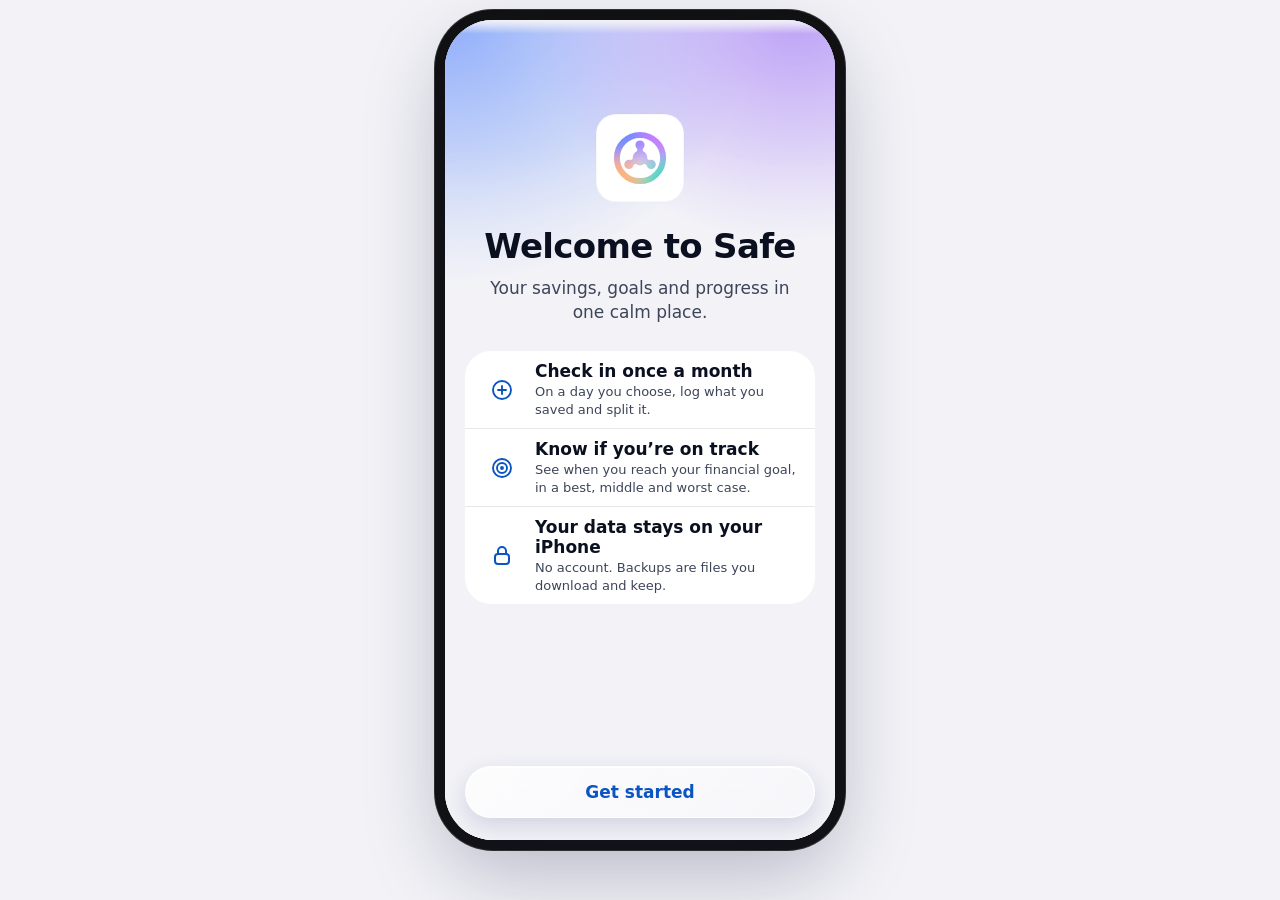
==== commit 8bc26761: "v1.10.0: Health style is now the default (?style=glass brings back the old look) Co-Authored-By: Cla" ====
--- a/index.html
+++ b/index.html
@@ -22,8 +22,8 @@
 <link rel="stylesheet" href="app.css">
 <link rel="stylesheet" href="hs.css">
 <script>
-/* design preview switch: ?style=health turns the Health style on, ?style=glass turns it off (remembered on this device) */
-(function(){try{var q=new URLSearchParams(location.search).get("style");if(q)localStorage.setItem("safe-style",q);if(localStorage.getItem("safe-style")==="health"){document.documentElement.classList.add("hs");window.__tc&&window.__tc();}}catch(e){}})();
+/* design preview switch: Health style is the default; ?style=glass brings back the old glass look, ?style=health returns (remembered on this device) */
+(function(){try{var q=new URLSearchParams(location.search).get("style");if(q)localStorage.setItem("safe-style",q);if(localStorage.getItem("safe-style")!=="glass"){document.documentElement.classList.add("hs");window.__tc&&window.__tc();}}catch(e){}})();
 </script>
 </head>
 <body>
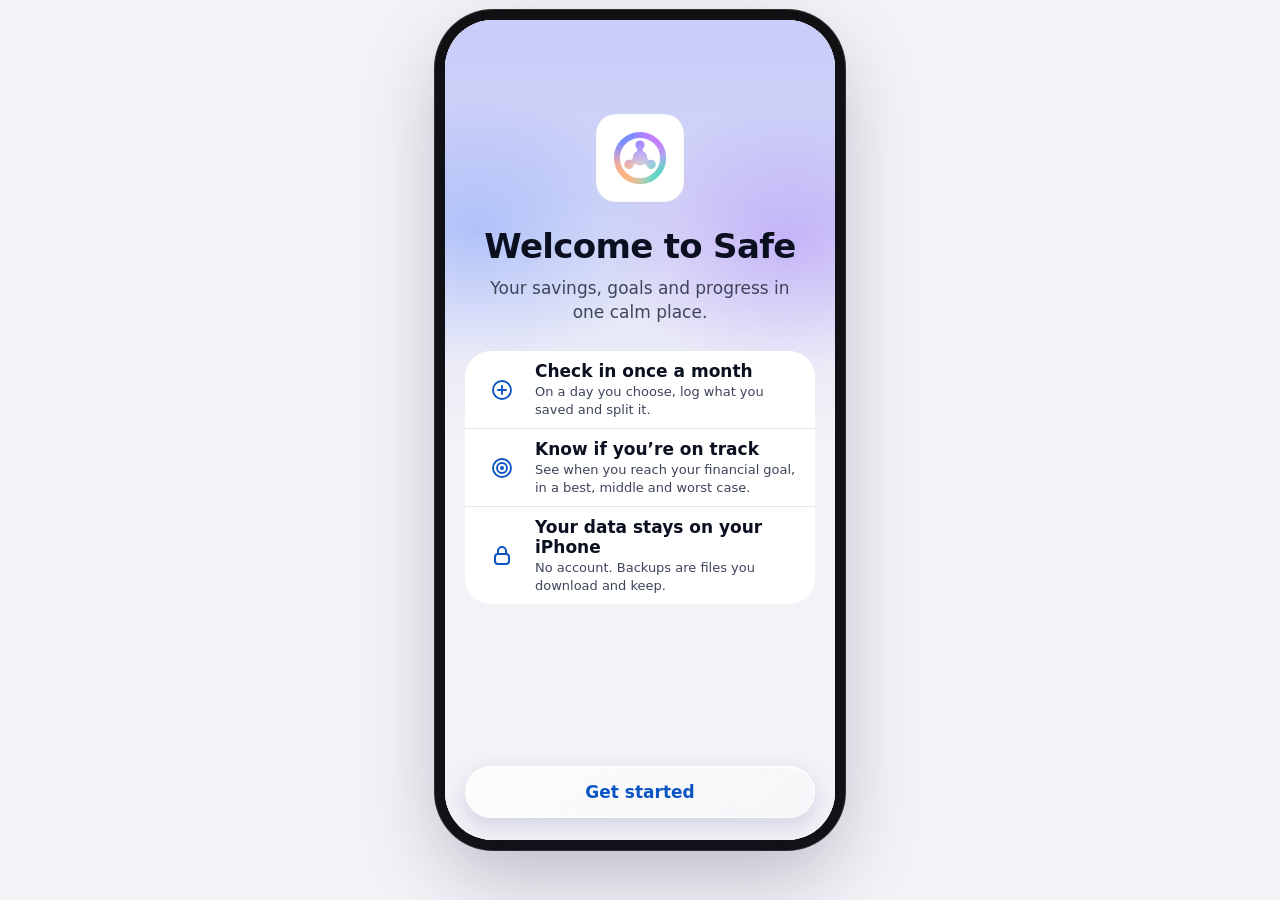
==== commit c4637baf: "v1.11.1: text follows the iPhone text size; top colour runs up behind the clock without a cut Co-Aut" ====
--- a/index.html
+++ b/index.html
@@ -9,7 +9,7 @@
 <meta name="theme-color" content="#05060F" media="(prefers-color-scheme: dark)">
 <script>
 /* keep the iOS status strip in the same colour as the page, also when light/dark mode switches */
-(function(){var mq=matchMedia("(prefers-color-scheme: dark)");function s(){var m=document.getElementById("tc");if(!m){m=document.createElement("meta");m.name="theme-color";m.id="tc";document.head.appendChild(m);}var h=document.documentElement.classList.contains("hs");m.content=mq.matches?(h?"#000000":"#05060F"):(h?"#F2F2F7":"#E8ECF7");}window.__tc=s;s();mq.addEventListener?mq.addEventListener("change",s):mq.addListener(s);})();
+(function(){var mq=matchMedia("(prefers-color-scheme: dark)");function s(){var m=document.getElementById("tc");if(!m){m=document.createElement("meta");m.name="theme-color";m.id="tc";document.head.appendChild(m);}var h=document.documentElement.classList.contains("hs");m.content=mq.matches?(h?"#2A2E8C":"#05060F"):(h?"#C9CDF8":"#E8ECF7");}window.__tc=s;s();mq.addEventListener?mq.addEventListener("change",s):mq.addListener(s);})();
 </script>
 <meta name="apple-mobile-web-app-capable" content="yes">
 <meta name="mobile-web-app-capable" content="yes">
--- a/app.css
+++ b/app.css
@@ -44,7 +44,7 @@
 }
 html,body{height:100%;margin:0}
 body{background:var(--page);color:var(--ink);font-family:var(--font);-webkit-font-smoothing:antialiased;padding-inline:16px;padding-block:20px;box-sizing:border-box;display:flex;flex-direction:column;align-items:center;gap:12px}
-.caption{font-size:13px;color:var(--muted);text-align:center}
+.caption{font-size:0.7647rem;color:var(--muted);text-align:center}
 .frame{position:relative;width:390px;max-width:100%;height:844px;max-height:calc(100% - 40px);min-height:600px;border-radius:48px;overflow:hidden;background:var(--bg);box-shadow:0 30px 80px rgba(20,24,60,.28),0 0 0 10px #111,0 0 0 11px #333;flex:none}
 @media (max-width:500px){
   body{padding-inline:0;padding-block:0}
@@ -62,49 +62,49 @@
 .glass{background:linear-gradient(135deg,var(--g1),var(--g2));-webkit-backdrop-filter:blur(28px) saturate(180%);backdrop-filter:blur(28px) saturate(180%);border:1px solid var(--gb);box-shadow:inset 0 1px 0 var(--ghi),0 14px 44px var(--gsh)}
 .card{border-radius:26px;padding:18px 20px;display:flex;flex-direction:column;gap:12px}
 .list{border-radius:24px;display:flex;flex-direction:column;overflow:hidden}
-.row{display:flex;align-items:center;gap:12px;min-height:50px;padding:0 16px;border-bottom:1px solid var(--line);font-size:17px}
+.row{display:flex;align-items:center;gap:12px;min-height:50px;padding:0 16px;border-bottom:1px solid var(--line);font-size:1rem}
 .row:last-child{border-bottom:0}
-.eyebrow{font-size:13px;color:var(--muted);font-weight:600;letter-spacing:.04em;text-transform:uppercase}
-.section{font-size:13px;color:var(--muted);font-weight:600;letter-spacing:.04em;text-transform:uppercase;padding-left:16px;margin-top:4px}
-.note{font-size:13px;color:var(--muted);padding:0 16px;line-height:1.4}
-h1{margin:0;font-size:34px;font-weight:700;letter-spacing:-.02em;line-height:1.1;text-wrap:balance}
-.big{font-size:42px;font-weight:700;letter-spacing:-.035em;line-height:1;font-variant-numeric:tabular-nums}
+.eyebrow{font-size:0.7647rem;color:var(--muted);font-weight:600;letter-spacing:.04em;text-transform:uppercase}
+.section{font-size:0.7647rem;color:var(--muted);font-weight:600;letter-spacing:.04em;text-transform:uppercase;padding-left:16px;margin-top:4px}
+.note{font-size:0.7647rem;color:var(--muted);padding:0 16px;line-height:1.4}
+h1{margin:0;font-size:2rem;font-weight:700;letter-spacing:-.02em;line-height:1.1;text-wrap:balance}
+.big{font-size:2.4706rem;font-weight:700;letter-spacing:-.035em;line-height:1;font-variant-numeric:tabular-nums}
 .num{font-variant-numeric:tabular-nums;font-weight:600}
 .muted{color:var(--muted)}
 .head{display:flex;justify-content:space-between;align-items:flex-end;gap:12px}
 .dot{width:10px;height:10px;border-radius:5px;flex:none}
-.pill{align-self:flex-start;font-size:12px;font-weight:600;border-radius:999px;padding:3px 9px;border:1px solid transparent;white-space:nowrap}
+.pill{align-self:flex-start;font-size:0.7059rem;font-weight:600;border-radius:999px;padding:3px 9px;border:1px solid transparent;white-space:nowrap}
 .pill.good{color:var(--good);background:var(--goodbg);border-color:var(--goodbg)}
 .pill.warn{color:var(--warn);background:var(--warnbg);border-color:var(--warnbg)}
 .track{height:8px;border-radius:4px;background:var(--track);overflow:hidden;flex:1}
 .track>span{display:block;height:100%;border-radius:4px;background:var(--bar)}
-.btn{display:flex;align-items:center;justify-content:center;gap:8px;min-height:52px;border-radius:26px;border:1px solid var(--gb);background:linear-gradient(135deg,var(--btn1),var(--btn2));box-shadow:inset 0 1px 0 var(--ghi),0 8px 22px var(--gsh);color:var(--accent);font-size:17px;font-weight:600;padding:0 18px;-webkit-backdrop-filter:blur(20px);backdrop-filter:blur(20px)}
-.btn.small{min-height:40px;border-radius:20px;font-size:15px;padding:0 14px}
-.btn.round{width:44px;min-height:44px;height:44px;padding:0;border-radius:22px;font-size:20px}
+.btn{display:flex;align-items:center;justify-content:center;gap:8px;min-height:52px;border-radius:26px;border:1px solid var(--gb);background:linear-gradient(135deg,var(--btn1),var(--btn2));box-shadow:inset 0 1px 0 var(--ghi),0 8px 22px var(--gsh);color:var(--accent);font-size:1rem;font-weight:600;padding:0 18px;-webkit-backdrop-filter:blur(20px);backdrop-filter:blur(20px)}
+.btn.small{min-height:40px;border-radius:20px;font-size:0.8824rem;padding:0 14px}
+.btn.round{width:44px;min-height:44px;height:44px;padding:0;border-radius:22px;font-size:1.1765rem}
 .btn.plain{color:var(--ink)}
 .btn:disabled{color:var(--soft);opacity:.6;cursor:not-allowed}
-.link{border:0;background:transparent;color:var(--accent);font-weight:600;font-size:15px;min-height:40px;padding:0 4px}
+.link{border:0;background:transparent;color:var(--accent);font-weight:600;font-size:0.8824rem;min-height:40px;padding:0 4px}
 .split{display:flex;height:12px;border-radius:6px;overflow:hidden;gap:0;background:var(--track)}
 .split>span{display:block;height:100%}
 .tabs{position:absolute;left:14px;right:14px;bottom:calc(env(safe-area-inset-bottom,0px)*.55 + 6px);height:62px;border-radius:31px;display:flex;justify-content:space-between;align-items:center;padding:0 5px;z-index:5;touch-action:none;-webkit-user-select:none;user-select:none}
-.tab{position:relative;z-index:1;flex:1;border:0;background:transparent;display:flex;flex-direction:column;align-items:center;justify-content:center;gap:2px;min-height:52px;border-radius:26px;font-size:10px;font-weight:600;color:var(--muted);transition:color .2s}
+.tab{position:relative;z-index:1;flex:1;border:0;background:transparent;display:flex;flex-direction:column;align-items:center;justify-content:center;gap:2px;min-height:52px;border-radius:26px;font-size:0.5882rem;font-weight:600;color:var(--muted);transition:color .2s}
 .tab[aria-current="page"],.tab.hover{color:var(--accent)}
 .lens{position:absolute;left:0;top:5px;height:52px;width:60px;border-radius:26px;background:var(--tabon);box-shadow:inset 0 1px 0 var(--ghi),0 4px 14px var(--gsh);z-index:0;pointer-events:none;transform-origin:center;transition:transform .55s cubic-bezier(.25,1.45,.45,1),width .3s ease,scale .35s cubic-bezier(.25,1.45,.45,1),background .2s,box-shadow .2s}
 .tabs.press .lens{scale:1.14 1.18;background:rgba(255,255,255,.28);box-shadow:inset 0 0 0 1px rgba(255,255,255,.75),inset 0 2px 10px rgba(255,255,255,.55),inset 0 -6px 14px rgba(120,140,255,.18),0 10px 28px var(--gsh);-webkit-backdrop-filter:blur(1.5px) saturate(190%) brightness(1.12);backdrop-filter:blur(1.5px) saturate(190%) brightness(1.12)}
 .tabs.drag .lens{transition:width .2s ease,scale .12s ease,background .2s,box-shadow .2s}
 .tab svg,.tab>span{transition:transform .18s ease}
 .tab svg{width:24px;height:24px}
-input.val{border:0;background:transparent;text-align:right;width:120px;font-size:17px;font-weight:600;font-variant-numeric:tabular-nums;padding:0}
+input.val{border:0;background:transparent;text-align:right;width:120px;font-size:1rem;font-weight:600;font-variant-numeric:tabular-nums;padding:0}
 input.val:focus{outline:none}
 label.row:focus-within{background:var(--field)}
 /* chart */
 .chart{position:relative;display:flex;align-items:flex-end;gap:10px;height:140px;border-bottom:1px solid var(--line)}
 .chart .goal{position:absolute;left:0;right:0;border-top:1.5px dashed var(--soft)}
 .bar{flex:1;display:flex;flex-direction:column;justify-content:flex-end;height:100%;min-width:0}
-.bar>span{display:flex;justify-content:center;padding-top:6px;box-sizing:border-box;border-radius:8px 8px 2px 2px;border:1px solid var(--gb);background:linear-gradient(180deg,var(--g1),rgba(10,85,194,.22));font-size:11px;font-weight:600;color:var(--muted);font-variant-numeric:tabular-nums;min-height:22px}
+.bar>span{display:flex;justify-content:center;padding-top:6px;box-sizing:border-box;border-radius:8px 8px 2px 2px;border:1px solid var(--gb);background:linear-gradient(180deg,var(--g1),rgba(10,85,194,.22));font-size:0.6471rem;font-weight:600;color:var(--muted);font-variant-numeric:tabular-nums;min-height:22px}
 .bar.sel>span{background:linear-gradient(180deg,#5C9BFF,#0A55C2);color:#fff;font-weight:700;border-color:rgba(255,255,255,.5);box-shadow:0 6px 18px rgba(10,85,194,.4)}
 .bar.live>span{background:transparent;border:1.5px solid var(--accent)}
-.xl{display:flex;gap:10px;font-size:11px;color:var(--muted);text-align:center}
+.xl{display:flex;gap:10px;font-size:0.6471rem;color:var(--muted);text-align:center}
 .xl>span{flex:1;min-width:0}
 /* overlays */
 .scrim{position:absolute;inset:0;background:var(--scrim);z-index:10}
@@ -115,16 +115,16 @@
 .field .row{min-height:46px}
 .modal{position:absolute;left:20px;right:20px;top:50%;transform:translateY(-50%);z-index:11;border-radius:32px;padding:26px 22px 18px;display:flex;flex-direction:column;align-items:center;gap:10px;text-align:center;animation:pop .22s ease-out}
 .menu{--g1:var(--sheet);--g2:var(--sheet);position:absolute;right:20px;top:calc(env(safe-area-inset-top,0px) + 104px);width:210px;padding:6px;border-radius:22px;z-index:12;display:flex;flex-direction:column}
-.menu button{border:0;background:transparent;display:flex;justify-content:space-between;align-items:center;min-height:46px;padding:0 12px;border-radius:16px;font-size:17px;color:var(--ink)}
+.menu button{border:0;background:transparent;display:flex;justify-content:space-between;align-items:center;min-height:46px;padding:0 12px;border-radius:16px;font-size:1rem;color:var(--ink)}
 .menu button[aria-checked="true"]{background:rgba(10,85,194,.12);color:var(--accent);font-weight:600}
-.toast{position:absolute;left:16px;right:16px;top:calc(env(safe-area-inset-top,0px) + 10px);z-index:20;border-radius:22px;padding:12px 12px 12px 16px;display:flex;align-items:center;gap:10px;font-size:15px;animation:pop .2s ease-out}
+.toast{position:absolute;left:16px;right:16px;top:calc(env(safe-area-inset-top,0px) + 10px);z-index:20;border-radius:22px;padding:12px 12px 12px 16px;display:flex;align-items:center;gap:10px;font-size:0.8824rem;animation:pop .2s ease-out}
 .toast span{flex:1}
 .switch{position:relative;flex:none;width:64px;height:28px;border-radius:14px;border:0;background:var(--track);padding:0;transition:background .2s}
 .switch::after{content:"";position:absolute;left:2px;top:2px;width:38px;height:24px;border-radius:12px;background:#fff;box-shadow:0 1px 3px rgba(0,0,0,.12),0 3px 8px rgba(0,0,0,.08);transition:left .2s}
 .switch[aria-checked="true"]{background:var(--switch)}
 .switch[aria-checked="true"]::after{left:24px}
 .seg{display:flex;padding:3px;border-radius:18px;background:var(--track)}
-.seg button{border:0;border-radius:15px;min-height:32px;padding:0 10px;background:transparent;font-size:13px;font-weight:600;color:var(--muted)}
+.seg button{border:0;border-radius:15px;min-height:32px;padding:0 10px;background:transparent;font-size:0.7647rem;font-weight:600;color:var(--muted)}
 .seg button[aria-pressed="true"]{background:var(--tabon);color:var(--accent);box-shadow:0 2px 8px var(--gsh)}
 .full{position:absolute;inset:0;z-index:15;background:var(--bg);display:flex;flex-direction:column}
 .full .fscroll{position:relative;inset:auto;flex:1;min-height:0;padding-bottom:16px}
@@ -147,22 +147,22 @@
 .dotbtn{border:0;background:transparent;padding:8px 2px;display:flex;align-items:center}
 .sheet.info{top:auto;max-height:calc(100% - 60px)}
 .full ~ .scrim{z-index:16}.full ~ .sheet{z-index:17}
-.kv{display:flex;justify-content:space-between;align-items:baseline;gap:12px;font-size:15px;padding:10px 16px;border-bottom:1px solid var(--line)}
+.kv{display:flex;justify-content:space-between;align-items:baseline;gap:12px;font-size:0.8824rem;padding:10px 16px;border-bottom:1px solid var(--line)}
 .kv:last-child{border-bottom:0}
 .kv b{font-variant-numeric:tabular-nums;white-space:nowrap;text-align:right}
 .mini{display:flex;align-items:flex-end;gap:8px;height:90px}
 .mini>div{flex:1;display:flex;flex-direction:column;align-items:center;justify-content:flex-end;gap:4px;height:100%;min-width:0}
 .mini i{display:block;width:100%;border-radius:6px 6px 2px 2px;background:var(--track)}
-.mini span{font-size:11px;color:var(--muted)}
-.explain{margin:0;font-size:15px;line-height:1.45;color:var(--muted)}
+.mini span{font-size:0.6471rem;color:var(--muted)}
+.explain{margin:0;font-size:0.8824rem;line-height:1.45;color:var(--muted)}
 .demotag{position:absolute;top:calc(env(safe-area-inset-top,0px) + 14px);left:0;right:0;z-index:6;display:flex;justify-content:center;align-items:center;gap:8px;pointer-events:none}.demotag[hidden]{display:none}
-.demotag-pill{font-size:12px;font-weight:700;letter-spacing:.08em;text-transform:uppercase;padding:5px 12px;border-radius:999px;color:var(--warn)}
-.demo-setup{pointer-events:auto;display:flex;align-items:center;gap:4px;font-size:13px;font-weight:700;color:var(--accent);padding:5px 10px 5px 14px;border-radius:999px;min-height:28px}
-.demo-setup span{font-size:17px;line-height:1}
+.demotag-pill{font-size:0.7059rem;font-weight:700;letter-spacing:.08em;text-transform:uppercase;padding:5px 12px;border-radius:999px;color:var(--warn)}
+.demo-setup{pointer-events:auto;display:flex;align-items:center;gap:4px;font-size:0.7647rem;font-weight:700;color:var(--accent);padding:5px 10px 5px 14px;border-radius:999px;min-height:28px}
+.demo-setup span{font-size:1rem;line-height:1}
 .btn.danger{color:var(--bad)}.btn.danger:disabled{color:var(--soft)}
 .ascrim{position:absolute;inset:0;z-index:18;background:rgba(0,0,0,.25)}
 .iosalert{position:absolute;left:50%;top:50%;transform:translate(-50%,-50%);width:270px;z-index:19;border-radius:14px;overflow:hidden;text-align:center;background:var(--sheet);-webkit-backdrop-filter:blur(30px);backdrop-filter:blur(30px);box-shadow:0 20px 60px rgba(0,0,0,.3);color:var(--ink)}
-.iosalert button{flex:1;border:0;background:transparent;min-height:46px;font-size:17px;color:#0A7AFF}
+.iosalert button{flex:1;border:0;background:transparent;min-height:46px;font-size:1rem;color:#0A7AFF}
 :root[data-theme="dark"] .iosalert button{color:#4EA1FF}
 @keyframes up{from{transform:translateY(40px);opacity:.4}to{transform:none;opacity:1}}
 @keyframes pop{from{transform:translateY(-50%) scale(.96);opacity:0}}
@@ -170,7 +170,7 @@
 .toast{animation-name:fade}
 @keyframes fade{from{opacity:0;transform:translateY(-14px) scale(.98)}}
 @media (prefers-reduced-motion:reduce){*{animation:none!important;transition:none!important}}
-.sel{flex:1;appearance:none;-webkit-appearance:none;border:1px solid var(--fieldb);background:var(--field);border-radius:12px;padding:7px 12px;font:inherit;font-size:16px;font-weight:600;color:var(--accent);min-height:36px}
+.sel{flex:1;appearance:none;-webkit-appearance:none;border:1px solid var(--fieldb);background:var(--field);border-radius:12px;padding:7px 12px;font:inherit;font-size:0.9412rem;font-weight:600;color:var(--accent);min-height:36px}
 .sel:focus-visible{outline:2px solid var(--accent);outline-offset:2px}
 /* Phone and Home Screen app: the frame is the whole screen, the page itself never scrolls (only the screens inside do). */
 @media (max-width:500px),(display-mode: standalone){
@@ -188,7 +188,7 @@
 .tab svg,.tab>svg{flex:none}
 .xbtn{width:32px;height:32px;min-height:32px;border-radius:16px;display:flex;align-items:center;justify-content:center;padding:0;color:var(--muted);flex:none;cursor:pointer}
 .shead{min-height:36px}
-.backbtn{position:absolute;z-index:3;left:8px;top:calc(env(safe-area-inset-top,0px) + 52px);display:flex;align-items:center;gap:6px;border:0;background:transparent;color:var(--accent);font-size:17px;font-weight:500;min-height:44px;padding:0 10px}
+.backbtn{position:absolute;z-index:3;left:8px;top:calc(env(safe-area-inset-top,0px) + 52px);display:flex;align-items:center;gap:6px;border:0;background:transparent;color:var(--accent);font-size:1rem;font-weight:500;min-height:44px;padding:0 10px}
 .full.hasback .fscroll{padding-top:calc(env(safe-area-inset-top,0px) + 104px)}
 .askbox{position:absolute;left:16px;right:16px;bottom:calc(env(safe-area-inset-bottom,0px) + 20px);z-index:31;border-radius:26px;padding:10px;display:flex;flex-direction:column;gap:8px;background:var(--sheet);-webkit-backdrop-filter:blur(30px);backdrop-filter:blur(30px);box-shadow:0 20px 60px rgba(0,0,0,.3);animation:fade .2s ease-out}
 .ascrim{z-index:30!important}
@@ -201,17 +201,17 @@
 
 /* intro tour + guide previews */
 .pv{display:flex;flex-direction:column;gap:8px;padding:16px;border-radius:24px;pointer-events:none}
-.pv-h{display:flex;justify-content:space-between;align-items:center;font-size:15px;font-weight:600}
-.pv-kv{display:flex;justify-content:space-between;font-size:14px}
+.pv-h{display:flex;justify-content:space-between;align-items:center;font-size:0.8824rem;font-weight:600}
+.pv-kv{display:flex;justify-content:space-between;font-size:0.8235rem}
 .pv-bar{display:flex;height:10px;border-radius:5px;overflow:hidden;gap:2px}
-.pv-leg{display:flex;flex-wrap:wrap;gap:4px 12px;font-size:11px;color:var(--muted)}
+.pv-leg{display:flex;flex-wrap:wrap;gap:4px 12px;font-size:0.6471rem;color:var(--muted)}
 .pv-leg i{display:inline-block;width:8px;height:8px;border-radius:3px;margin-right:4px}
 .pv-row{display:flex;align-items:center;gap:10px;padding-top:8px;border-top:1px solid var(--line)}
 .pv-track{display:block;height:5px;border-radius:3px;background:var(--track);overflow:hidden;margin-top:4px}
 .pv-track i{display:block;height:100%;border-radius:3px}
-.dayselect{appearance:none;-webkit-appearance:none;border:0;background:var(--field);border:1px solid var(--fieldb);color:var(--accent);font:inherit;font-weight:600;font-size:17px;padding:6px 30px 6px 12px;border-radius:12px;background-image:linear-gradient(45deg,transparent 50%,currentColor 50%),linear-gradient(135deg,currentColor 50%,transparent 50%);background-position:calc(100% - 16px) 55%,calc(100% - 11px) 55%;background-size:5px 5px;background-repeat:no-repeat}
+.dayselect{appearance:none;-webkit-appearance:none;border:0;background:var(--field);border:1px solid var(--fieldb);color:var(--accent);font:inherit;font-weight:600;font-size:1rem;padding:6px 30px 6px 12px;border-radius:12px;background-image:linear-gradient(45deg,transparent 50%,currentColor 50%),linear-gradient(135deg,currentColor 50%,transparent 50%);background-position:calc(100% - 16px) 55%,calc(100% - 11px) 55%;background-size:5px 5px;background-repeat:no-repeat}
 .seg{display:inline-flex;padding:3px;border-radius:12px;background:var(--track);gap:2px}
-.seg button{border:0;background:transparent;color:var(--ink);font:inherit;font-size:15px;font-weight:600;padding:6px 14px;border-radius:9px;min-height:32px}
+.seg button{border:0;background:transparent;color:var(--ink);font:inherit;font-size:0.8824rem;font-weight:600;padding:6px 14px;border-radius:9px;min-height:32px}
 .seg button[aria-checked="true"]{background:var(--fieldb);color:var(--accent);box-shadow:0 1px 3px rgba(0,0,0,.12)}
 
 /* ---- tab bar v2: liquid-glass lens ---- */
@@ -220,7 +220,7 @@
 :root[data-theme="dark"]{--lensRest:rgba(255,255,255,.17);--lensPress:rgba(255,255,255,.1);--lensRim:rgba(255,255,255,.45)}
 .tabs{display:block;padding:0;transform-origin:50% 50%;-webkit-touch-callout:none}
 .tb-row{position:absolute;inset:0;display:flex;align-items:center;padding:0 5px;pointer-events:none}
-.tb-tab{flex:1;display:flex;flex-direction:column;align-items:center;justify-content:center;gap:2px;height:52px;font-size:10px;font-weight:600;color:var(--muted)}
+.tb-tab{flex:1;display:flex;flex-direction:column;align-items:center;justify-content:center;gap:2px;height:52px;font-size:0.5882rem;font-weight:600;color:var(--muted)}
 .tb-tab svg{width:24px;height:24px;display:block;flex:none}
 .tb-mag .tb-tab{color:var(--accent)}
 .tb-lens{position:absolute;left:0;top:5px;width:60px;height:52px;border-radius:26px;overflow:hidden;pointer-events:none;background:var(--lensRest);box-shadow:inset 0 1px 0 var(--ghi),0 4px 14px var(--gsh)}
@@ -252,7 +252,7 @@
 .navbar::before{content:"";position:absolute;inset:0;background:linear-gradient(180deg,var(--bg) 0,var(--bg) calc(var(--st) + 2px),color-mix(in srgb,var(--bg) 70%,transparent) 55%,color-mix(in srgb,var(--bg) 35%,transparent) 100%);-webkit-backdrop-filter:blur(9px) saturate(150%);backdrop-filter:blur(9px) saturate(150%)}
 .navbar::after{content:"";position:absolute;left:0;right:0;bottom:0;height:1px;background:var(--line);transform:scaleY(.5);transform-origin:bottom}
 .navbar.on{opacity:1}
-.nav-t{position:absolute;left:70px;right:70px;top:calc(var(--st) + 8px);height:44px;border:0;background:transparent;color:var(--ink);font:inherit;font-size:17px;font-weight:600;white-space:nowrap;overflow:hidden;text-overflow:ellipsis;transform:translateY(6px);transition:transform .22s ease;padding:0}
+.nav-t{position:absolute;left:70px;right:70px;top:calc(var(--st) + 8px);height:44px;border:0;background:transparent;color:var(--ink);font:inherit;font-size:1rem;font-weight:600;white-space:nowrap;overflow:hidden;text-overflow:ellipsis;transform:translateY(6px);transition:transform .22s ease;padding:0}
 .navbar.on .nav-t{transform:none;pointer-events:auto}
 .navon>.topedge{opacity:0}
 .frame.demo>.navbar{height:calc(var(--st) + 100px)}
@@ -297,3 +297,9 @@
 .sheet .inner>.shead::after{background:linear-gradient(180deg,var(--sheetS),color-mix(in srgb,var(--sheetS) 0%,transparent))}
 /* v1.9.3: calmer top corners; bottom stays concentric with the screen */
 .sheet{border-radius:34px 34px calc(var(--devr) - 8px) calc(var(--devr) - 8px)}
+
+/* v1.11.1: text follows the iPhone text size (Settings → Display & Brightness → Text Size).
+   All font sizes are in rem; 1rem = the system body size (17pt at the default setting). */
+html{font-size:17px}
+@supports (font:-apple-system-body){html{font:-apple-system-body}}
+body{font-family:var(--font);font-size:.9412rem}
--- a/hs.css
+++ b/hs.css
@@ -4,26 +4,27 @@
   --page:#F2F2F7; --bg:#F2F2F7; --card:#FFFFFF; --card2:#ECECF1;
   --line:rgba(60,60,67,.12); --track:rgba(60,60,67,.12);
   --sheetS:#F2F2F7; --field:#FFFFFF; --fieldb:#FFFFFF;
-  --glowA:#2F6BFF; --glowB:#8A55F7; --glowop:.5;
+  --topC:#C9CDF8; --glow:radial-gradient(70% 45% at 88% 52%,rgba(138,85,247,.32) 0%,transparent 70%),radial-gradient(75% 45% at 8% 50%,rgba(47,107,255,.26) 0%,transparent 70%),linear-gradient(180deg,var(--topC) 0%,color-mix(in srgb,var(--topC) 55%,transparent) 40%,transparent 100%);
 }
 @media (prefers-color-scheme:dark){html.hs:not([data-theme="light"]){
   --page:#000; --bg:#000; --card:#1C1C1E; --card2:#2C2C2E;
   --line:rgba(255,255,255,.1); --track:rgba(255,255,255,.14);
-  --sheetS:#121214; --field:#1C1C1E; --fieldb:#2C2C2E; --glowop:.72;
+  --sheetS:#121214; --field:#1C1C1E; --fieldb:#2C2C2E; --topC:#2A2E8C; --glow:radial-gradient(70% 45% at 88% 52%,rgba(138,85,247,.55) 0%,transparent 70%),radial-gradient(75% 45% at 8% 50%,rgba(47,107,255,.5) 0%,transparent 70%),linear-gradient(180deg,var(--topC) 0%,color-mix(in srgb,var(--topC) 55%,transparent) 40%,transparent 100%);
 }}
 html.hs[data-theme="dark"]{
   --page:#000; --bg:#000; --card:#1C1C1E; --card2:#2C2C2E;
   --line:rgba(255,255,255,.1); --track:rgba(255,255,255,.14);
-  --sheetS:#121214; --field:#1C1C1E; --fieldb:#2C2C2E; --glowop:.72;
+  --sheetS:#121214; --field:#1C1C1E; --fieldb:#2C2C2E; --topC:#2A2E8C; --glow:radial-gradient(70% 45% at 88% 52%,rgba(138,85,247,.55) 0%,transparent 70%),radial-gradient(75% 45% at 8% 50%,rgba(47,107,255,.5) 0%,transparent 70%),linear-gradient(180deg,var(--topC) 0%,color-mix(in srgb,var(--topC) 55%,transparent) 40%,transparent 100%);
 }
 /* no wallpaper */
 html.hs .orb{display:none}
 html.hs .wall{background:var(--bg)}
 /* glow at the top of each page that scrolls away with the title */
 html.hs .screen{isolation:isolate}
-html.hs .screen::before{content:"";position:absolute;left:0;right:0;top:0;height:420px;z-index:-1;pointer-events:none;opacity:var(--glowop);
-  background:radial-gradient(110% 85% at 90% 0%,var(--glowB) 0%,transparent 62%),radial-gradient(120% 95% at 0% 0%,var(--glowA) 0%,transparent 66%);
+html.hs .screen::before{content:"";position:absolute;left:0;right:0;top:0;height:420px;z-index:-1;pointer-events:none;background:var(--glow);
   -webkit-mask-image:linear-gradient(180deg,#000 0%,#000 30%,transparent 100%);mask-image:linear-gradient(180deg,#000 0%,#000 30%,transparent 100%)}
+/* the strip behind the clock shows the same glow, so the colour runs up to the top edge instead of being cut off */
+html.hs .topedge::after{background:var(--glow),var(--bg);background-size:100% 420px;background-repeat:no-repeat}
 html.hs .topfade{display:none}
 /* solid cards instead of glass, inside pages and sheets */
 html.hs .screen .glass:not(.backbtn):not(.xbtn),html.hs .sheet .glass:not(.xbtn),html.hs .full .glass:not(.backbtn):not(.xbtn){
@@ -35,3 +36,52 @@
 /* sheets: grouped background, white cards on it */
 html.hs .sheet{background:var(--sheetS);border:1px solid var(--line)}
 html.hs .full{background:var(--bg)}
+
+/* ---------- detail pages ---------- */
+.dpage{position:absolute;inset:0;z-index:6;background:var(--bg);display:flex;flex-direction:column;animation:pin .34s cubic-bezier(.2,.8,.2,1);transition:transform .3s cubic-bezier(.2,.8,.2,1),opacity .3s;box-shadow:-10px 0 30px rgba(0,0,0,.12)}
+.dpage.noanim{animation:none}
+.dpage.under{transform:translateX(-22%);opacity:.6}
+.dpage.leaving{transform:translateX(100%)}
+@keyframes pin{from{transform:translateX(100%)}to{transform:none}}
+#frame:has(.dpage)>.tabs{z-index:8}
+#frame:has(.dpage)>.demotag,#frame:has(.dpage)>.navbar,#frame:has(.dpage)>.topedge{visibility:hidden}
+.ptop{position:absolute;left:0;right:0;top:0;z-index:3;display:grid;grid-template-columns:44px 1fr 44px;align-items:center;gap:8px;padding:calc(env(safe-area-inset-top,0px) + 6px) 16px 8px}
+.ptop::before{content:"";position:absolute;inset:0;z-index:-1;background:linear-gradient(180deg,var(--bg) 55%,color-mix(in srgb,var(--bg) 0%,transparent));opacity:0;transition:opacity .2s}
+.dpage.scrolled .ptop::before{opacity:1}
+.ptop .backbtn{position:static;width:44px;height:44px;min-height:44px}
+.ptitle{text-align:center;font-size:1rem;font-weight:700;white-space:nowrap;overflow:hidden;text-overflow:ellipsis}
+.rbtn{width:44px;height:44px;border-radius:22px;display:flex;align-items:center;justify-content:center;padding:0;color:var(--ink);border:1px solid var(--line);cursor:pointer}
+.pscroll{flex:1;overflow-y:auto;-webkit-overflow-scrolling:touch;overscroll-behavior-y:contain;padding:calc(env(safe-area-inset-top,0px) + 62px) 16px calc(env(safe-area-inset-bottom,0px) + 110px);display:flex;flex-direction:column;gap:10px}
+.pscroll>*{flex-shrink:0}
+.pseg{display:flex;background:var(--card);border-radius:20px;padding:3px;margin:4px 0 8px}
+.pseg button{flex:1;border:0;background:transparent;color:var(--ink);font:inherit;font-size:0.8824rem;font-weight:600;padding:8px 0;border-radius:17px;cursor:pointer}
+.pseg button[aria-selected="true"]{background:var(--card2);box-shadow:0 1px 4px rgba(0,0,0,.12)}
+.pcap{font-size:0.7647rem;font-weight:600;letter-spacing:.04em;text-transform:uppercase;color:var(--soft)}
+.pbig{font-size:2.3529rem;font-weight:700;letter-spacing:-.03em;line-height:1.1;margin-top:2px}
+.psub{font-size:0.8824rem;font-weight:600;color:var(--soft);margin-top:2px}
+.pchart{margin:8px 0 4px}.pchart svg{display:block;overflow:visible}
+.ph2{font-size:1.2941rem;font-weight:700;letter-spacing:-.01em;margin:18px 4px 2px}
+.hlcard{background:var(--card);border-radius:24px;padding:16px 18px}
+.hlk{font-size:0.8824rem;font-weight:600;margin-bottom:6px}
+.hlcard p{margin:0;font-size:1rem;font-weight:600;line-height:1.35}
+.hlcmp{display:flex;gap:28px;margin-top:12px;padding-top:12px;border-top:1px solid var(--line);font-size:0.7647rem;font-weight:600;color:var(--soft)}
+.hlcmp b{display:block;font-size:1.2941rem;margin-top:2px;letter-spacing:-.01em}
+.hlcmp div:first-child b{color:inherit}
+.pdetails{display:flex;flex-direction:column;gap:10px}
+.pdetails .field{background:var(--card);border:0;border-radius:24px}
+.pdetails .big{font-size:2rem;font-weight:700;letter-spacing:-.02em}
+.pact{display:flex;flex-direction:column;gap:6px;margin-top:6px}
+/* the page header already shows this number */
+.dpage[data-k="nw"] .pdetails>.big,.dpage[data-k="cat"] .pdetails>.big,.dpage[data-k="pot"] .pdetails>.big,.dpage[data-k="hol"] .pdetails>.big{display:none}
+/* fallbacks when the old glass look is chosen */
+:root{--card:rgba(255,255,255,.72);--card2:rgba(11,16,32,.08)}
+@media (prefers-color-scheme:dark){:root:not([data-theme="light"]){--card:rgba(255,255,255,.08);--card2:rgba(255,255,255,.16)}}
+
+/* v1.11.1: one colour (--topC) at the very top everywhere, so the strip behind the clock (theme colour) and the page meet without a cut */
+html.hs .screen::before{-webkit-mask-image:none;mask-image:none}
+html.hs .navbar::before{background:linear-gradient(180deg,var(--topC) 0,var(--topC) calc(var(--st) + 2px),color-mix(in srgb,var(--bg) 82%,transparent) 70%,color-mix(in srgb,var(--bg) 45%,transparent) 100%)}
+html.hs .dpage{background:linear-gradient(180deg,var(--topC) 0,color-mix(in srgb,var(--topC) 35%,var(--bg)) 60px,var(--bg) 220px) top/100% 220px no-repeat,var(--bg)}
+html.hs .ptop::before{background:linear-gradient(180deg,var(--topC) 0,color-mix(in srgb,var(--topC) 30%,var(--bg)) 40%,var(--bg) 75%,color-mix(in srgb,var(--bg) 0%,transparent))}
+html.hs .full{background:linear-gradient(180deg,var(--topC) 0,var(--bg) 220px) top/100% 220px no-repeat,var(--bg)}
+html.hs .full::after{background:var(--topC)}
+html.hs .full>.wall{display:none}
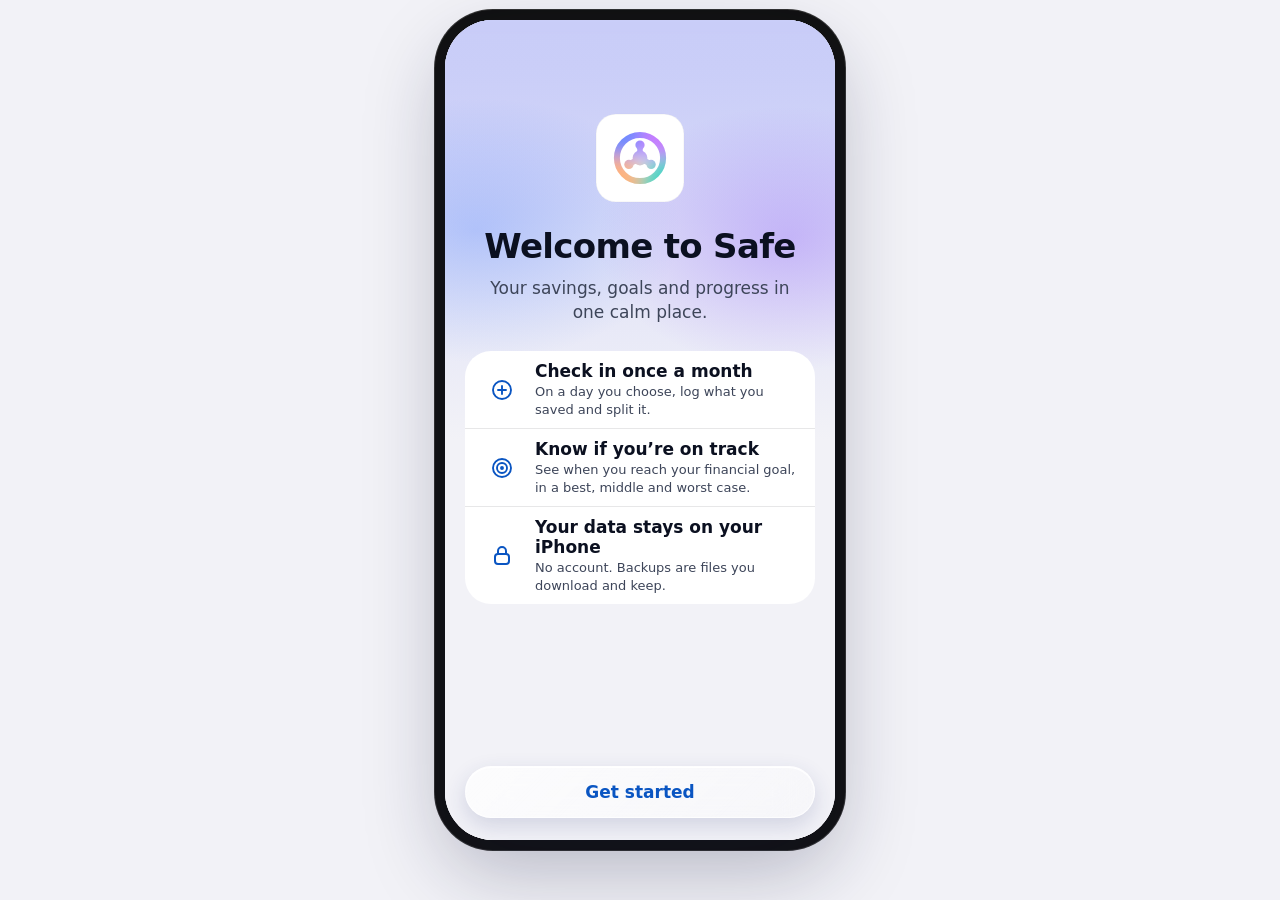
==== commit 1eccf378: "v1.11.2: no zooming (pinch and double-tap blocked) Co-Authored-By: Claude Opus 5.5 <noreply@anthropi" ====
--- a/index.html
+++ b/index.html
@@ -2,7 +2,7 @@
 <html lang="en">
 <head>
 <meta charset="utf-8">
-<meta name="viewport" content="width=device-width, initial-scale=1, viewport-fit=cover">
+<meta name="viewport" content="width=device-width, initial-scale=1, maximum-scale=1, user-scalable=no, viewport-fit=cover">
 <title>Safe</title>
 <meta name="description" content="Safe: a private savings and investing tracker. Your data stays on your device.">
 <meta name="theme-color" content="#E8ECF7" media="(prefers-color-scheme: light)">
@@ -21,6 +21,11 @@
 <link rel="apple-touch-icon" href="icons/apple-touch-icon-v2.png">
 <link rel="stylesheet" href="app.css">
 <link rel="stylesheet" href="hs.css">
+<script>
+/* no zooming: block pinch (iOS gesture events and two-finger moves) and double-tap zoom */
+(function(){var no=function(e){e.preventDefault();};["gesturestart","gesturechange","gestureend"].forEach(function(t){document.addEventListener(t,no,{passive:false});});
+document.addEventListener("touchmove",function(e){if(e.touches.length>1||(e.scale&&e.scale!==1))e.preventDefault();},{passive:false});})();
+</script>
 <script>
 /* design preview switch: Health style is the default; ?style=glass brings back the old glass look, ?style=health returns (remembered on this device) */
 (function(){try{var q=new URLSearchParams(location.search).get("style");if(q)localStorage.setItem("safe-style",q);if(localStorage.getItem("safe-style")!=="glass"){document.documentElement.classList.add("hs");window.__tc&&window.__tc();}}catch(e){}})();
--- a/app.css
+++ b/app.css
@@ -303,3 +303,6 @@
 html{font-size:17px}
 @supports (font:-apple-system-body){html{font:-apple-system-body}}
 body{font-family:var(--font);font-size:.9412rem}
+/* v1.11.2: no zoom (double-tap zoom off; pinch is blocked in index.html) */
+html,body{touch-action:pan-x pan-y;-webkit-text-size-adjust:100%;text-size-adjust:100%}
+button,a,input,select,textarea,[data-act]{touch-action:manipulation}
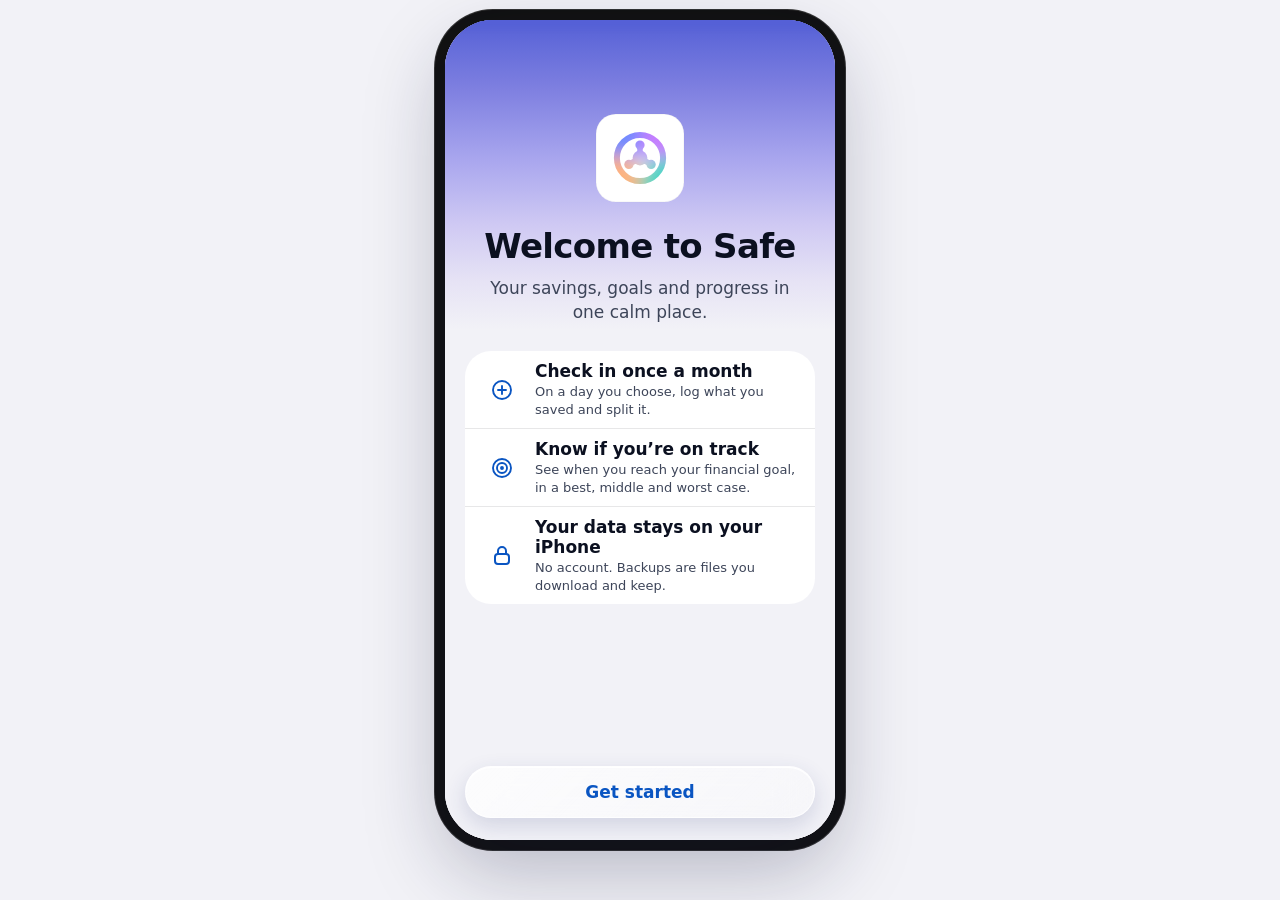
==== commit da41ab9c: "v1.12.0: app runs under the status bar like Health; taller coloured title bar when scrolled Co-Autho" ====
--- a/index.html
+++ b/index.html
@@ -14,7 +14,7 @@
 <meta name="apple-mobile-web-app-capable" content="yes">
 <meta name="mobile-web-app-capable" content="yes">
 <meta name="apple-mobile-web-app-title" content="Safe">
-<meta name="apple-mobile-web-app-status-bar-style" content="default">
+<meta name="apple-mobile-web-app-status-bar-style" content="black-translucent">
 <meta name="format-detection" content="telephone=no">
 <link rel="manifest" href="manifest.webmanifest">
 <link rel="icon" href="icons/icon-192-v2.png" type="image/png">
--- a/hs.css
+++ b/hs.css
@@ -85,3 +85,30 @@
 html.hs .full{background:linear-gradient(180deg,var(--topC) 0,var(--bg) 220px) top/100% 220px no-repeat,var(--bg)}
 html.hs .full::after{background:var(--topC)}
 html.hs .full>.wall{display:none}
+
+/* v1.11.3: Health-like colour band: one smooth vertical blend (no blobs) that runs down behind the first card and fades out across it */
+html.hs{--glow:linear-gradient(180deg,var(--topC) 0%,#B9B6F2 35%,#CFC6F2 61%,color-mix(in srgb,#DCD6F3 60%,var(--bg)) 81%,var(--bg) 100%)}
+@media (prefers-color-scheme:dark){html.hs:not([data-theme="light"]){--glow:linear-gradient(180deg,var(--topC) 0%,#33298A 35%,#2C2266 58%,#191540 77%,#09081A 92%,var(--bg) 100%)}}
+html.hs[data-theme="dark"]{--glow:linear-gradient(180deg,var(--topC) 0%,#33298A 35%,#2C2266 58%,#191540 77%,#09081A 92%,var(--bg) 100%)}
+html.hs .screen::before{height:310px}
+html.hs .topedge::after{background-size:100% 310px}
+/* v1.11.4: without the Demo/Start setup row the content sits 34px higher, so the band ends 34px higher too */
+html.hs .frame{--bandH:276px}
+html.hs .frame.demo{--bandH:310px}
+html.hs .screen::before{height:var(--bandH);background-size:100% 100%}
+html.hs .topedge::after{background-size:100% var(--bandH)}
+
+/* v1.12.0: Safe runs under the status bar (black-translucent), like Health. The clock is always white,
+   so the very top is always coloured: a stronger blue-violet in light mode too. */
+html.hs{--topC:#5560D6;--barC:color-mix(in srgb,#8C88E6 82%,transparent)}
+html.hs{--glow:linear-gradient(180deg,var(--topC) 0%,#7E7FE0 22%,#A9A6EE 45%,#CFC9F3 66%,color-mix(in srgb,#DCD6F3 55%,var(--bg)) 84%,var(--bg) 100%)}
+@media (prefers-color-scheme:dark){html.hs:not([data-theme="light"]){--barC:color-mix(in srgb,#2E2675 84%,transparent)}}
+html.hs[data-theme="dark"]{--barC:color-mix(in srgb,#2E2675 84%,transparent)}
+/* compact title bar when scrolled: keeps the colour like Health, frosted, page name larger and centred under the clock */
+html.hs .navbar{height:calc(var(--st) + 46px)}
+html.hs .frame.demo>.navbar{height:calc(var(--st) + 46px)}
+html.hs .navbar::before{background:linear-gradient(180deg,var(--topC) 0,color-mix(in srgb,var(--topC) 70%,var(--barC)) var(--st),var(--barC) 100%);-webkit-backdrop-filter:blur(20px) saturate(170%);backdrop-filter:blur(20px) saturate(170%)}
+html.hs .nav-t,html.hs .frame.demo>.navbar .nav-t{top:calc(var(--st) + 1px);height:42px;font-size:1.12rem;font-weight:700}
+@media (prefers-color-scheme:dark){html.hs:not([data-theme="light"]) .nav-t{color:#fff}}
+/* demo row hides under the bar once scrolled */
+html.hs .navon>.demotag{opacity:0;transition:opacity .2s}
